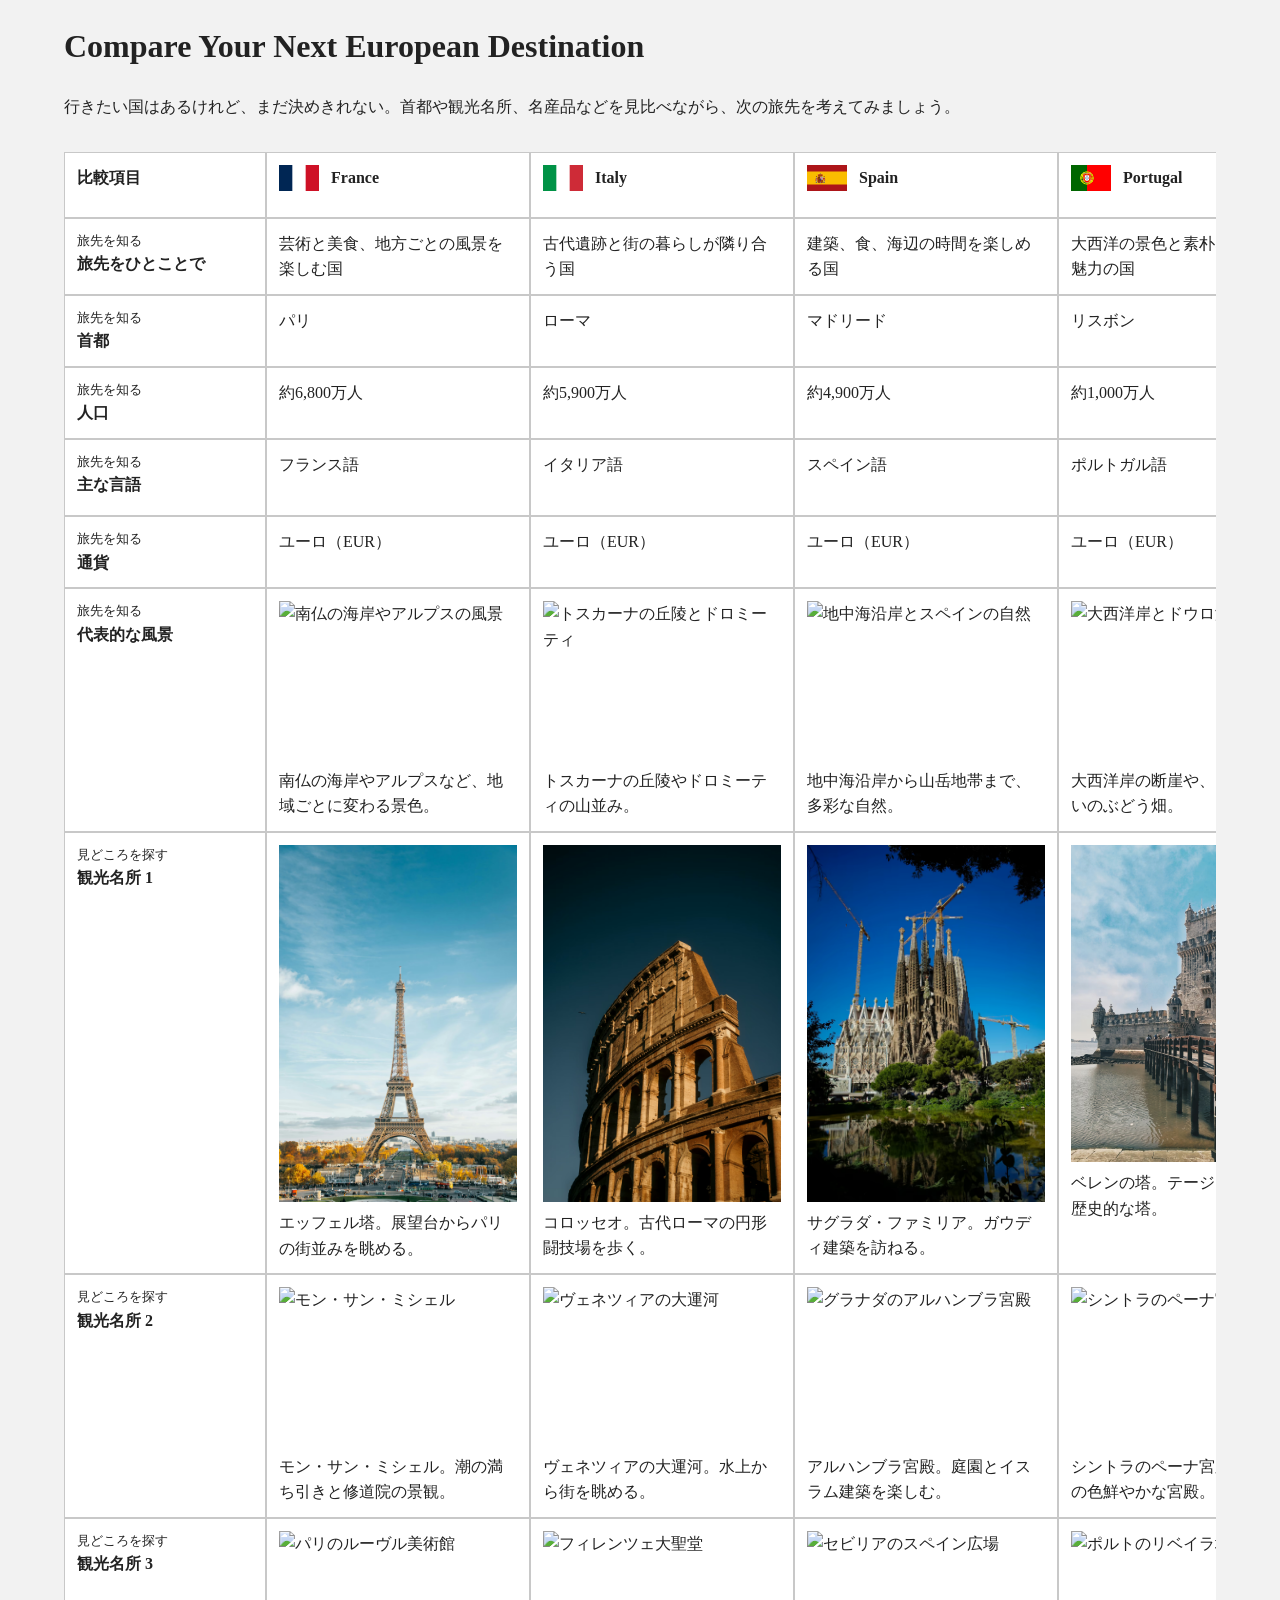
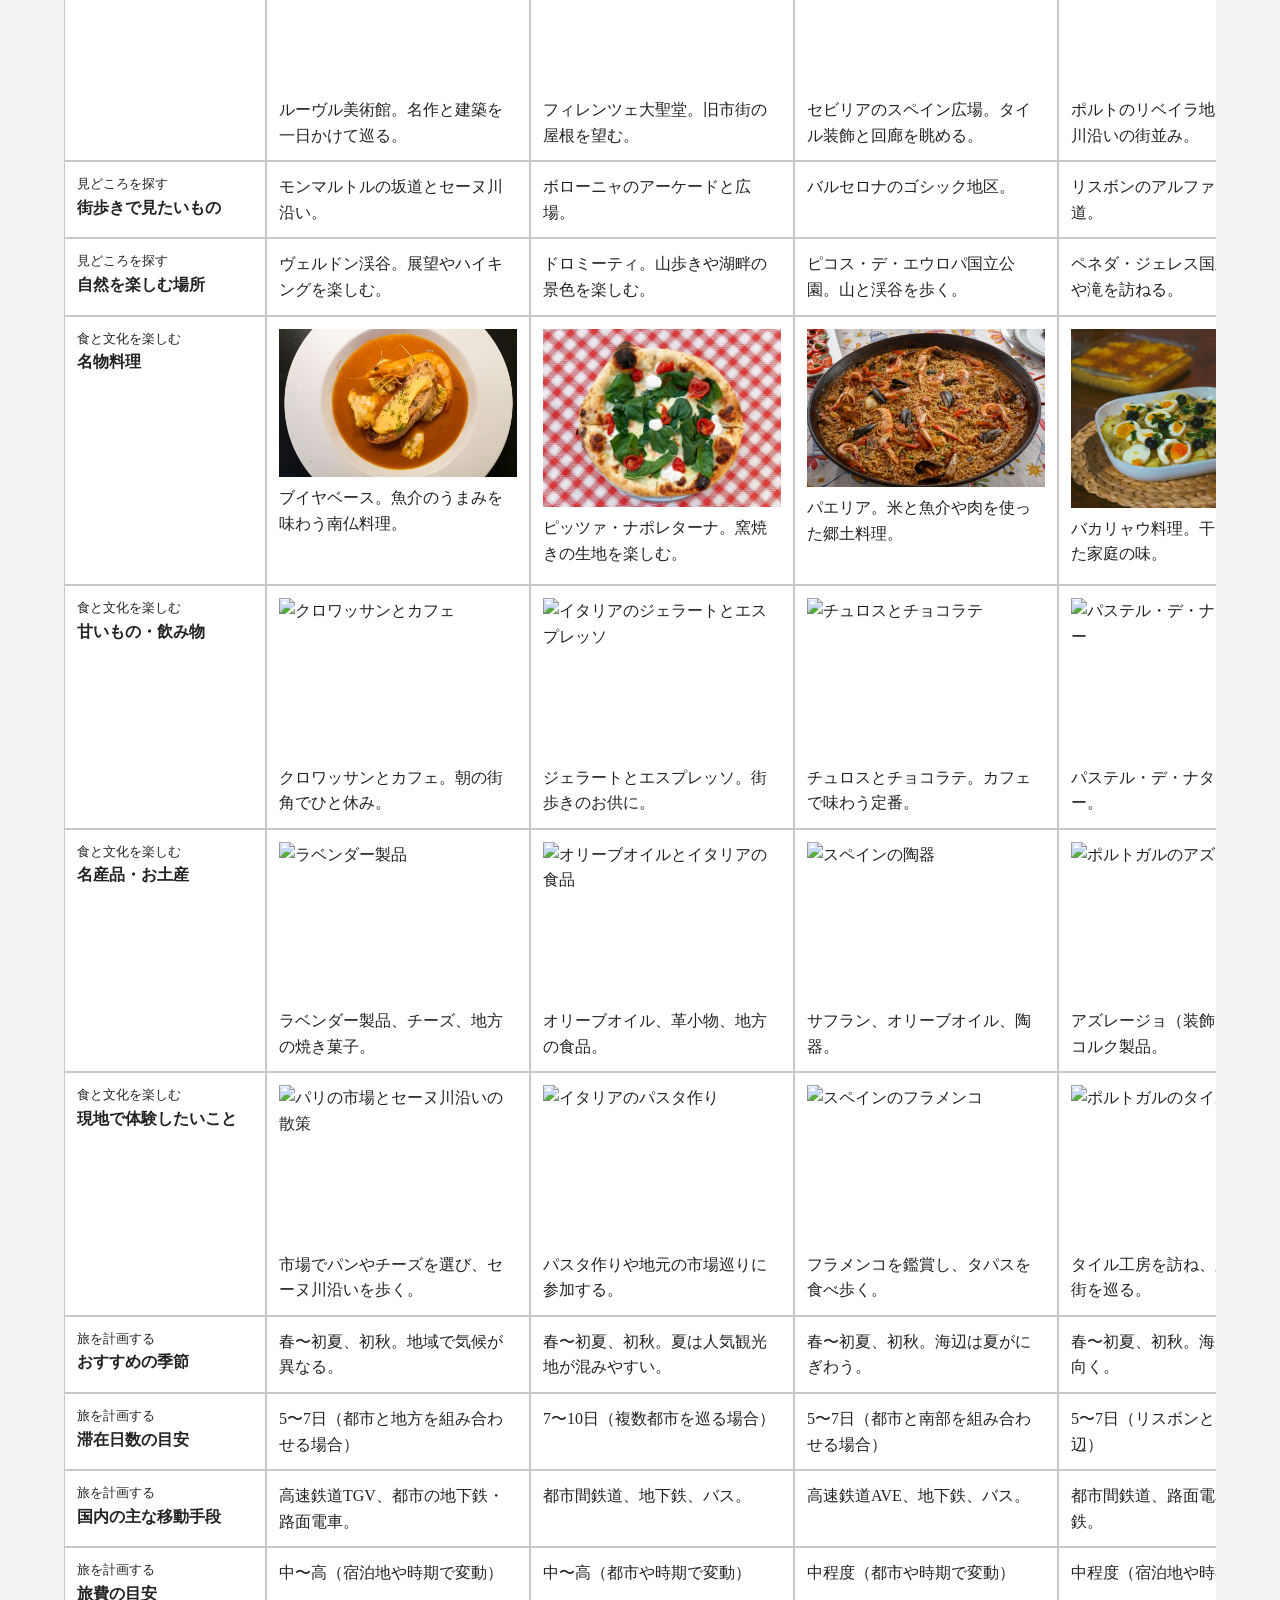
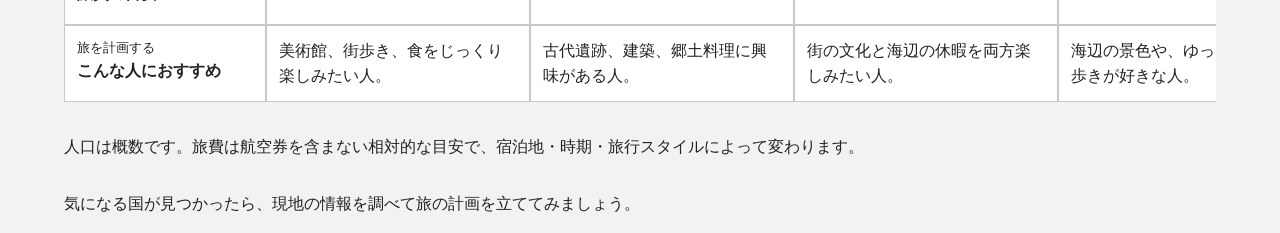
==== 01/index.html @ 376b74b5 "画像設定" ====
<!doctype html>
<html lang="ja">
  <head>
    <meta charset="UTF-8" />
    <meta name="viewport" content="width=device-width, initial-scale=1" />
    <title>demo - European Country Comparison</title>
    <link rel="stylesheet" href="css/style.css" />
  </head>
  <body>
    <header>
      <h1>Compare Your Next European Destination</h1>
    </header>

    <main>
      <p>
        行きたい国はあるけれど、まだ決めきれない。首都や観光名所、名産品などを見比べながら、次の旅先を考えてみましょう。
      </p>

      <div class="table-scroll">
        <table class="comparison-table">
          <colgroup>
            <col class="row-heading-column" />
            <col class="country-column" span="8" />
          </colgroup>
          <thead>
            <tr>
              <th scope="col">比較項目</th>
              <th scope="col"><div class="country-heading"><img src="images/france/flag.svg" alt="フランスの国旗" width="60" height="40" /><span>France</span></div></th>
              <th scope="col"><div class="country-heading"><img src="images/italy/flag.svg" alt="イタリアの国旗" width="60" height="40" /><span>Italy</span></div></th>
              <th scope="col"><div class="country-heading"><img src="images/spain/flag.svg" alt="スペインの国旗" width="60" height="40" /><span>Spain</span></div></th>
              <th scope="col"><div class="country-heading"><img src="images/portugal/flag.svg" alt="ポルトガルの国旗" width="60" height="40" /><span>Portugal</span></div></th>
              <th scope="col"><div class="country-heading"><img src="images/germany/flag.svg" alt="ドイツの国旗" width="60" height="40" /><span>Germany</span></div></th>
              <th scope="col"><div class="country-heading"><img src="images/switzerland/flag.svg" alt="スイスの国旗" width="60" height="40" /><span>Switzerland</span></div></th>
              <th scope="col"><div class="country-heading"><img src="images/greece/flag.svg" alt="ギリシャの国旗" width="60" height="40" /><span>Greece</span></div></th>
              <th scope="col"><div class="country-heading"><img src="images/netherlands/flag.svg" alt="オランダの国旗" width="60" height="40" /><span>Netherlands</span></div></th>
            </tr>
          </thead>
          <tbody>
          <tr>
            <th scope="row"><span class="category">旅先を知る</span><span class="row-label">旅先をひとことで</span></th>
            <td><p>芸術と美食、地方ごとの風景を楽しむ国</p></td>
              <td><p>古代遺跡と街の暮らしが隣り合う国</p></td>
              <td><p>建築、食、海辺の時間を楽しめる国</p></td>
              <td><p>大西洋の景色と素朴な街歩きが魅力の国</p></td>
              <td><p>歴史ある街と森や川の風景が広がる国</p></td>
              <td><p>アルプスの山岳風景と鉄道旅を楽しむ国</p></td>
              <td><p>遺跡と島々、地中海の食を味わう国</p></td>
              <td><p>運河と自転車のある街を巡る国</p></td>
          </tr>
          <tr>
            <th scope="row"><span class="category">旅先を知る</span><span class="row-label">首都</span></th>
            <td><p>パリ</p></td>
              <td><p>ローマ</p></td>
              <td><p>マドリード</p></td>
              <td><p>リスボン</p></td>
              <td><p>ベルリン</p></td>
              <td><p>ベルン</p></td>
              <td><p>アテネ</p></td>
              <td><p>アムステルダム</p></td>
          </tr>
          <tr>
            <th scope="row"><span class="category">旅先を知る</span><span class="row-label">人口</span></th>
            <td><p>約6,800万人</p></td>
              <td><p>約5,900万人</p></td>
              <td><p>約4,900万人</p></td>
              <td><p>約1,000万人</p></td>
              <td><p>約8,400万人</p></td>
              <td><p>約900万人</p></td>
              <td><p>約1,000万人</p></td>
              <td><p>約1,800万人</p></td>
          </tr>
          <tr>
            <th scope="row"><span class="category">旅先を知る</span><span class="row-label">主な言語</span></th>
            <td><p>フランス語</p></td>
              <td><p>イタリア語</p></td>
              <td><p>スペイン語</p></td>
              <td><p>ポルトガル語</p></td>
              <td><p>ドイツ語</p></td>
              <td><p>ドイツ語・フランス語・イタリア語・ロマンシュ語</p></td>
              <td><p>ギリシャ語</p></td>
              <td><p>オランダ語</p></td>
          </tr>
          <tr>
            <th scope="row"><span class="category">旅先を知る</span><span class="row-label">通貨</span></th>
            <td><p>ユーロ（EUR）</p></td>
              <td><p>ユーロ（EUR）</p></td>
              <td><p>ユーロ（EUR）</p></td>
              <td><p>ユーロ（EUR）</p></td>
              <td><p>ユーロ（EUR）</p></td>
              <td><p>スイスフラン（CHF）</p></td>
              <td><p>ユーロ（EUR）</p></td>
              <td><p>ユーロ（EUR）</p></td>
          </tr>
          <tr>
            <th scope="row"><span class="category">旅先を知る</span><span class="row-label">代表的な風景</span></th>
            <td><figure class="cell-media"><img src="images/france/landscape.avif" alt="南仏の海岸やアルプスの風景" width="320" height="213" loading="lazy" /><figcaption>南仏の海岸やアルプスなど、地域ごとに変わる景色。</figcaption></figure></td>
              <td><figure class="cell-media"><img src="images/italy/landscape.avif" alt="トスカーナの丘陵とドロミーティ" width="320" height="213" loading="lazy" /><figcaption>トスカーナの丘陵やドロミーティの山並み。</figcaption></figure></td>
              <td><figure class="cell-media"><img src="images/spain/landscape.avif" alt="地中海沿岸とスペインの自然" width="320" height="213" loading="lazy" /><figcaption>地中海沿岸から山岳地帯まで、多彩な自然。</figcaption></figure></td>
              <td><figure class="cell-media"><img src="images/portugal/landscape.avif" alt="大西洋岸とドウロ渓谷" width="320" height="213" loading="lazy" /><figcaption>大西洋岸の断崖や、ドウロ川沿いのぶどう畑。</figcaption></figure></td>
              <td><figure class="cell-media"><img src="images/germany/landscape.avif" alt="ドイツの森と川の風景" width="320" height="213" loading="lazy" /><figcaption>森、川、湖、北海沿岸からアルプスまで。</figcaption></figure></td>
              <td><figure class="cell-media"><img src="images/switzerland/landscape.avif" alt="スイスアルプスと湖" width="320" height="213" loading="lazy" /><figcaption>アルプスの峰と湖、山あいの村。</figcaption></figure></td>
              <td><figure class="cell-media"><img src="images/greece/landscape.avif" alt="エーゲ海の島々" width="320" height="213" loading="lazy" /><figcaption>エーゲ海の島々と青い海、山の景色。</figcaption></figure></td>
              <td><figure class="cell-media"><img src="images/netherlands/landscape.avif" alt="オランダの運河と花畑" width="320" height="213" loading="lazy" /><figcaption>運河や干拓地、春に広がる花畑。</figcaption></figure></td>
          </tr>
          <tr>
            <th scope="row"><span class="category">見どころを探す</span><span class="row-label">観光名所 1</span></th>
            <td><figure class="cell-media"><img src="images/france/attraction-1.avif" alt="パリのエッフェル塔" width="320" height="213" loading="lazy" /><figcaption>エッフェル塔。展望台からパリの街並みを眺める。</figcaption></figure></td>
              <td><figure class="cell-media"><img src="images/italy/attraction-1.avif" alt="ローマのコロッセオ" width="320" height="213" loading="lazy" /><figcaption>コロッセオ。古代ローマの円形闘技場を歩く。</figcaption></figure></td>
              <td><figure class="cell-media"><img src="images/spain/attraction-1.avif" alt="バルセロナのサグラダ・ファミリア" width="320" height="213" loading="lazy" /><figcaption>サグラダ・ファミリア。ガウディ建築を訪ねる。</figcaption></figure></td>
              <td><figure class="cell-media"><img src="images/portugal/attraction-1.avif" alt="リスボンのベレンの塔" width="320" height="213" loading="lazy" /><figcaption>ベレンの塔。テージョ川河口の歴史的な塔。</figcaption></figure></td>
              <td><figure class="cell-media"><img src="images/germany/attraction-1.avif" alt="ベルリンのブランデンブルク門" width="320" height="213" loading="lazy" /><figcaption>ブランデンブルク門。ベルリンの歴史を感じる。</figcaption></figure></td>
              <td><figure class="cell-media"><img src="images/switzerland/attraction-1.avif" alt="マッターホルン" width="320" height="213" loading="lazy" /><figcaption>マッターホルン。展望列車やハイキングで眺める。</figcaption></figure></td>
              <td><figure class="cell-media"><img src="images/greece/attraction-1.avif" alt="アテネのアクロポリス" width="320" height="213" loading="lazy" /><figcaption>アクロポリス。パルテノン神殿を訪ねる。</figcaption></figure></td>
              <td><figure class="cell-media"><img src="images/netherlands/attraction-1.avif" alt="アムステルダムの運河" width="320" height="213" loading="lazy" /><figcaption>アムステルダム運河地区。水辺の街並みを歩く。</figcaption></figure></td>
          </tr>
          <tr>
            <th scope="row"><span class="category">見どころを探す</span><span class="row-label">観光名所 2</span></th>
            <td><figure class="cell-media"><img src="images/france/attraction-2.avif" alt="モン・サン・ミシェル" width="320" height="213" loading="lazy" /><figcaption>モン・サン・ミシェル。潮の満ち引きと修道院の景観。</figcaption></figure></td>
              <td><figure class="cell-media"><img src="images/italy/attraction-2.avif" alt="ヴェネツィアの大運河" width="320" height="213" loading="lazy" /><figcaption>ヴェネツィアの大運河。水上から街を眺める。</figcaption></figure></td>
              <td><figure class="cell-media"><img src="images/spain/attraction-2.avif" alt="グラナダのアルハンブラ宮殿" width="320" height="213" loading="lazy" /><figcaption>アルハンブラ宮殿。庭園とイスラム建築を楽しむ。</figcaption></figure></td>
              <td><figure class="cell-media"><img src="images/portugal/attraction-2.avif" alt="シントラのペーナ宮殿" width="320" height="213" loading="lazy" /><figcaption>シントラのペーナ宮殿。丘の上の色鮮やかな宮殿。</figcaption></figure></td>
              <td><figure class="cell-media"><img src="images/germany/attraction-2.avif" alt="ノイシュヴァンシュタイン城" width="320" height="213" loading="lazy" /><figcaption>ノイシュヴァンシュタイン城。バイエルンの山あいに立つ城。</figcaption></figure></td>
              <td><figure class="cell-media"><img src="images/greece/attraction-2.avif" alt="サントリーニ島の街並み" width="320" height="213" loading="lazy" /><figcaption>サントリーニ島。カルデラを望む白い街並み。</figcaption></figure></td>
              <td><figure class="cell-media"><img src="images/netherlands/attraction-2.avif" alt="キンデルダイクの風車" width="320" height="213" loading="lazy" /><figcaption>キンデルダイクの風車群。水と共に暮らす景観。</figcaption></figure></td>
          </tr>
          <tr>
            <th scope="row"><span class="category">見どころを探す</span><span class="row-label">観光名所 3</span></th>
            <td><figure class="cell-media"><img src="images/france/attraction-3.avif" alt="パリのルーヴル美術館" width="320" height="213" loading="lazy" /><figcaption>ルーヴル美術館。名作と建築を一日かけて巡る。</figcaption></figure></td>
              <td><figure class="cell-media"><img src="images/italy/attraction-3.avif" alt="フィレンツェ大聖堂" width="320" height="213" loading="lazy" /><figcaption>フィレンツェ大聖堂。旧市街の屋根を望む。</figcaption></figure></td>
              <td><figure class="cell-media"><img src="images/spain/attraction-3.avif" alt="セビリアのスペイン広場" width="320" height="213" loading="lazy" /><figcaption>セビリアのスペイン広場。タイル装飾と回廊を眺める。</figcaption></figure></td>
              <td><figure class="cell-media"><img src="images/portugal/attraction-3.avif" alt="ポルトのリベイラ地区" width="320" height="213" loading="lazy" /><figcaption>ポルトのリベイラ地区。ドウロ川沿いの街並み。</figcaption></figure></td>
              <td><figure class="cell-media"><img src="images/germany/attraction-3.avif" alt="ケルン大聖堂" width="320" height="213" loading="lazy" /><figcaption>ケルン大聖堂。駅前にそびえるゴシック建築。</figcaption></figure></td>
              <td><figure class="cell-media"><img src="images/switzerland/attraction-3.avif" alt="ルツェルンのカペル橋" width="320" height="213" loading="lazy" /><figcaption>ルツェルンのカペル橋。湖畔の旧市街を散策。</figcaption></figure></td>
              <td><figure class="cell-media"><img src="images/greece/attraction-3.avif" alt="メテオラの修道院群" width="320" height="213" loading="lazy" /><figcaption>メテオラ。奇岩の上に建つ修道院群。</figcaption></figure></td>
              <td><figure class="cell-media"><img src="images/netherlands/attraction-3.avif" alt="アムステルダム国立美術館" width="320" height="213" loading="lazy" /><figcaption>アムステルダム国立美術館。オランダ美術の名作を鑑賞。</figcaption></figure></td>
          </tr>
          <tr>
            <th scope="row"><span class="category">見どころを探す</span><span class="row-label">街歩きで見たいもの</span></th>
            <td><p>モンマルトルの坂道とセーヌ川沿い。</p></td>
              <td><p>ボローニャのアーケードと広場。</p></td>
              <td><p>バルセロナのゴシック地区。</p></td>
              <td><p>リスボンのアルファマ地区と坂道。</p></td>
              <td><p>ベルリンのミッテ地区と歴史的建築。</p></td>
              <td><p>ベルン旧市街のアーケード。</p></td>
              <td><p>アテネのプラカ地区と路地。</p></td>
              <td><p>アムステルダムのヨルダーン地区と運河。</p></td>
          </tr>
          <tr>
            <th scope="row"><span class="category">見どころを探す</span><span class="row-label">自然を楽しむ場所</span></th>
            <td><p>ヴェルドン渓谷。展望やハイキングを楽しむ。</p></td>
              <td><p>ドロミーティ。山歩きや湖畔の景色を楽しむ。</p></td>
              <td><p>ピコス・デ・エウロパ国立公園。山と渓谷を歩く。</p></td>
              <td><p>ペネダ・ジェレス国立公園。森や滝を訪ねる。</p></td>
              <td><p>黒い森（シュヴァルツヴァルト）。森の散策や湖巡り。</p></td>
              <td><p>ユングフラウ地方。山岳鉄道やハイキングを楽しむ。</p></td>
              <td><p>サマリア渓谷。クレタ島の自然を歩く。</p></td>
              <td><p>フェルウェ国立公園。森やヒースの草原を散策。</p></td>
          </tr>
          <tr>
            <th scope="row"><span class="category">食と文化を楽しむ</span><span class="row-label">名物料理</span></th>
            <td><figure class="cell-media"><img src="images/france/dish.avif" alt="南仏のブイヤベース" width="320" height="213" loading="lazy" /><figcaption>ブイヤベース。魚介のうまみを味わう南仏料理。</figcaption></figure></td>
              <td><figure class="cell-media"><img src="images/italy/dish.avif" alt="ナポリのピッツァ" width="320" height="213" loading="lazy" /><figcaption>ピッツァ・ナポレターナ。窯焼きの生地を楽しむ。</figcaption></figure></td>
              <td><figure class="cell-media"><img src="images/spain/dish.avif" alt="スペインのパエリア" width="320" height="213" loading="lazy" /><figcaption>パエリア。米と魚介や肉を使った郷土料理。</figcaption></figure></td>
              <td><figure class="cell-media"><img src="images/portugal/dish.avif" alt="ポルトガルのバカリャウ料理" width="320" height="213" loading="lazy" /><figcaption>バカリャウ料理。干し鱈を使った家庭の味。</figcaption></figure></td>
              <td><figure class="cell-media"><img src="images/germany/dish.avif" alt="ドイツのシュニッツェル" width="320" height="213" loading="lazy" /><figcaption>シュニッツェル。薄く伸ばした肉に衣をつけて揚げ、レモンを添えた料理。</figcaption></figure></td>
              <td><figure class="cell-media"><img src="images/switzerland/dish.avif" alt="スイスのチーズフォンデュ" width="320" height="213" loading="lazy" /><figcaption>チーズフォンデュ。パンや野菜をチーズに絡めて。</figcaption></figure></td>
              <td><figure class="cell-media"><img src="images/greece/dish.avif" alt="ギリシャのギロ" width="320" height="213" loading="lazy" /><figcaption>ギロ。薄切り肉や野菜をピタパンで包んだギリシャ料理。</figcaption></figure></td>
              <td><figure class="cell-media"><img src="images/netherlands/dish.avif" alt="オランダのビターバレン" width="320" height="213" loading="lazy" /><figcaption>ビターバレン。肉のラグーに衣をつけて揚げたオランダの軽食。</figcaption></figure></td>
          </tr>
          <tr>
            <th scope="row"><span class="category">食と文化を楽しむ</span><span class="row-label">甘いもの・飲み物</span></th>
            <td><figure class="cell-media"><img src="images/france/sweets.avif" alt="クロワッサンとカフェ" width="320" height="213" loading="lazy" /><figcaption>クロワッサンとカフェ。朝の街角でひと休み。</figcaption></figure></td>
              <td><figure class="cell-media"><img src="images/italy/sweets.avif" alt="イタリアのジェラートとエスプレッソ" width="320" height="213" loading="lazy" /><figcaption>ジェラートとエスプレッソ。街歩きのお供に。</figcaption></figure></td>
              <td><figure class="cell-media"><img src="images/spain/sweets.avif" alt="チュロスとチョコラテ" width="320" height="213" loading="lazy" /><figcaption>チュロスとチョコラテ。カフェで味わう定番。</figcaption></figure></td>
              <td><figure class="cell-media"><img src="images/portugal/sweets.avif" alt="パステル・デ・ナタとコーヒー" width="320" height="213" loading="lazy" /><figcaption>パステル・デ・ナタとコーヒー。</figcaption></figure></td>
              <td><figure class="cell-media"><img src="images/germany/sweets.avif" alt="黒い森のさくらんぼケーキ" width="320" height="213" loading="lazy" /><figcaption>シュヴァルツヴェルダー・キルシュトルテ。</figcaption></figure></td>
              <td><figure class="cell-media"><img src="images/switzerland/sweets.avif" alt="スイスチョコレート" width="320" height="213" loading="lazy" /><figcaption>スイスチョコレートとホットチョコレート。</figcaption></figure></td>
              <td><figure class="cell-media"><img src="images/greece/sweets.avif" alt="ルクマデスとギリシャコーヒー" width="320" height="213" loading="lazy" /><figcaption>ルクマデスとギリシャコーヒー。</figcaption></figure></td>
              <td><figure class="cell-media"><img src="images/netherlands/sweets.avif" alt="ストロープワッフルとコーヒー" width="320" height="213" loading="lazy" /><figcaption>ストロープワッフルとコーヒー。</figcaption></figure></td>
          </tr>
          <tr>
            <th scope="row"><span class="category">食と文化を楽しむ</span><span class="row-label">名産品・お土産</span></th>
            <td><figure class="cell-media"><img src="images/france/souvenir.avif" alt="ラベンダー製品" width="320" height="213" loading="lazy" /><figcaption>ラベンダー製品、チーズ、地方の焼き菓子。</figcaption></figure></td>
              <td><figure class="cell-media"><img src="images/italy/souvenir.avif" alt="オリーブオイルとイタリアの食品" width="320" height="213" loading="lazy" /><figcaption>オリーブオイル、革小物、地方の食品。</figcaption></figure></td>
              <td><figure class="cell-media"><img src="images/spain/souvenir.avif" alt="スペインの陶器" width="320" height="213" loading="lazy" /><figcaption>サフラン、オリーブオイル、陶器。</figcaption></figure></td>
              <td><figure class="cell-media"><img src="images/portugal/souvenir.avif" alt="ポルトガルのアズレージョ" width="320" height="213" loading="lazy" /><figcaption>アズレージョ（装飾タイル）、コルク製品。</figcaption></figure></td>
              <td><figure class="cell-media"><img src="images/germany/souvenir.avif" alt="ドイツの木工品" width="320" height="213" loading="lazy" /><figcaption>木工品、クリスマス用品、地域の食品。</figcaption></figure></td>
              <td><figure class="cell-media"><img src="images/switzerland/souvenir.avif" alt="スイスのチョコレート" width="320" height="213" loading="lazy" /><figcaption>チョコレート、チーズ、腕時計。</figcaption></figure></td>
              <td><figure class="cell-media"><img src="images/greece/souvenir.avif" alt="ギリシャのオリーブオイル" width="320" height="213" loading="lazy" /><figcaption>オリーブオイル、ハーブ、陶器。</figcaption></figure></td>
              <td><figure class="cell-media"><img src="images/netherlands/souvenir.avif" alt="デルフト焼の陶器" width="320" height="213" loading="lazy" /><figcaption>デルフト焼、チーズ、自転車雑貨。</figcaption></figure></td>
          </tr>
          <tr>
            <th scope="row"><span class="category">食と文化を楽しむ</span><span class="row-label">現地で体験したいこと</span></th>
            <td><figure class="cell-media"><img src="images/france/experience.avif" alt="パリの市場とセーヌ川沿いの散策" width="320" height="213" loading="lazy" /><figcaption>市場でパンやチーズを選び、セーヌ川沿いを歩く。</figcaption></figure></td>
              <td><figure class="cell-media"><img src="images/italy/experience.avif" alt="イタリアのパスタ作り" width="320" height="213" loading="lazy" /><figcaption>パスタ作りや地元の市場巡りに参加する。</figcaption></figure></td>
              <td><figure class="cell-media"><img src="images/spain/experience.avif" alt="スペインのフラメンコ" width="320" height="213" loading="lazy" /><figcaption>フラメンコを鑑賞し、タパスを食べ歩く。</figcaption></figure></td>
              <td><figure class="cell-media"><img src="images/portugal/experience.avif" alt="ポルトガルのタイル工房" width="320" height="213" loading="lazy" /><figcaption>タイル工房を訪ね、路面電車で街を巡る。</figcaption></figure></td>
              <td><figure class="cell-media"><img src="images/germany/experience.avif" alt="ドイツの川沿いの遊覧船" width="320" height="213" loading="lazy" /><figcaption>クリスマスマーケットや川沿いの遊覧船を楽しむ。</figcaption></figure></td>
              <td><figure class="cell-media"><img src="images/switzerland/experience.avif" alt="スイスの山岳列車" width="320" height="213" loading="lazy" /><figcaption>山岳列車に乗り、湖と山の景色を巡る。</figcaption></figure></td>
              <td><figure class="cell-media"><img src="images/greece/experience.avif" alt="ギリシャの島の港町" width="320" height="213" loading="lazy" /><figcaption>遺跡を訪ね、島の港町で夕景を楽しむ。</figcaption></figure></td>
              <td><figure class="cell-media"><img src="images/netherlands/experience.avif" alt="アムステルダムの運河クルーズ" width="320" height="213" loading="lazy" /><figcaption>運河を船や自転車で巡り、街の暮らしを眺める。</figcaption></figure></td>
          </tr>
          <tr>
            <th scope="row"><span class="category">旅を計画する</span><span class="row-label">おすすめの季節</span></th>
            <td><p>春〜初夏、初秋。地域で気候が異なる。</p></td>
              <td><p>春〜初夏、初秋。夏は人気観光地が混みやすい。</p></td>
              <td><p>春〜初夏、初秋。海辺は夏がにぎわう。</p></td>
              <td><p>春〜初夏、初秋。海岸の散策に向く。</p></td>
              <td><p>初夏〜初秋。クリスマスマーケットは冬。</p></td>
              <td><p>ハイキングは夏、雪景色やスキーは冬。</p></td>
              <td><p>春と初秋。夏は島がにぎわう。</p></td>
              <td><p>春の花畑、または初夏〜初秋の街歩き。</p></td>
          </tr>
          <tr>
            <th scope="row"><span class="category">旅を計画する</span><span class="row-label">滞在日数の目安</span></th>
            <td><p>5〜7日（都市と地方を組み合わせる場合）</p></td>
              <td><p>7〜10日（複数都市を巡る場合）</p></td>
              <td><p>5〜7日（都市と南部を組み合わせる場合）</p></td>
              <td><p>5〜7日（リスボンとポルト周辺）</p></td>
              <td><p>5〜7日（都市間移動を含む場合）</p></td>
              <td><p>5〜7日（山岳地域を含む場合）</p></td>
              <td><p>7〜10日（本土と島を巡る場合）</p></td>
              <td><p>3〜5日（アムステルダムと近郊）</p></td>
          </tr>
          <tr>
            <th scope="row"><span class="category">旅を計画する</span><span class="row-label">国内の主な移動手段</span></th>
            <td><p>高速鉄道TGV、都市の地下鉄・路面電車。</p></td>
              <td><p>都市間鉄道、地下鉄、バス。</p></td>
              <td><p>高速鉄道AVE、地下鉄、バス。</p></td>
              <td><p>都市間鉄道、路面電車、地下鉄。</p></td>
              <td><p>鉄道、都市交通、長距離バス。</p></td>
              <td><p>鉄道・バス網、山岳鉄道、ロープウェイ。</p></td>
              <td><p>都市間バス、鉄道、島へのフェリー。</p></td>
              <td><p>鉄道、路面電車、バス、自転車。</p></td>
          </tr>
          <tr>
            <th scope="row"><span class="category">旅を計画する</span><span class="row-label">旅費の目安</span></th>
            <td><p>中〜高（宿泊地や時期で変動）</p></td>
              <td><p>中〜高（都市や時期で変動）</p></td>
              <td><p>中程度（都市や時期で変動）</p></td>
              <td><p>中程度（宿泊地や時期で変動）</p></td>
              <td><p>中〜高（都市や時期で変動）</p></td>
              <td><p>高め（山岳交通を含むと上がりやすい）</p></td>
              <td><p>中程度（島や時期で変動）</p></td>
              <td><p>高め（宿泊地や時期で変動）</p></td>
          </tr>
          <tr>
            <th scope="row"><span class="category">旅を計画する</span><span class="row-label">こんな人におすすめ</span></th>
            <td><p>美術館、街歩き、食をじっくり楽しみたい人。</p></td>
              <td><p>古代遺跡、建築、郷土料理に興味がある人。</p></td>
              <td><p>街の文化と海辺の休暇を両方楽しみたい人。</p></td>
              <td><p>海辺の景色や、ゆったりした街歩きが好きな人。</p></td>
              <td><p>歴史ある街、森、鉄道旅を組み合わせたい人。</p></td>
              <td><p>山や湖の景色、ハイキングを楽しみたい人。</p></td>
              <td><p>遺跡、島巡り、地中海の食を楽しみたい人。</p></td>
              <td><p>運河沿いの街歩きや自転車旅が好きな人。</p></td>
          </tr>
          </tbody>
        </table>
      </div>
      <p class="table-note">人口は概数です。旅費は航空券を含まない相対的な目安で、宿泊地・時期・旅行スタイルによって変わります。</p>
    </main>

    <footer>
      <p>気になる国が見つかったら、現地の情報を調べて旅の計画を立ててみましょう。</p>
    </footer>
  </body>
</html>
---- 01/css/style.css ----
:root {
  --color-background: #f2f2f2;
  --color-surface: #fff;
  --color-text: #222;
  --color-border: #c8c8c8;
  --z-index-sticky-row: 1;
  --z-index-sticky-corner: 2;
}

body {
  margin: 0;
  line-height: 1.6;
  background-color: var(--color-background);
  color: var(--color-text);

  & > header,
  & > main,
  & > footer {
    max-width: 1152px;
    margin-inline: auto;
    padding-inline: 16px;
  }

  .table-scroll {
    margin-block: 32px;
    overflow: auto clip;
  }

  .comparison-table {
    border-collapse: separate;
    border-spacing: 0;
    min-width: 100%;
    width: max-content;
    table-layout: fixed;

    .row-heading-column {
      width: 176px;
    }

    .country-column {
      width: 264px;
    }

    th,
    td {
      min-width: 0;
      padding: 12px;
      border: 1px solid var(--color-border);
      background-color: var(--color-surface);
      text-align: left;
      vertical-align: top;
    }

    thead {
      position: sticky;
      top: 0;
      z-index: var(--z-index-sticky-corner);
    }

    thead th:first-child,
    tbody th {
      position: sticky;
      left: 0;
      min-width: 176px;
      z-index: var(--z-index-sticky-row);
    }

    thead th:first-child {
      z-index: var(--z-index-sticky-corner);
    }

    td {
      p {
        margin: 0;
      }

      .cell-media {
        margin: 0;

        img {
          display: block;
          width: 100%;
          height: auto;
        }

        figcaption {
          margin-top: 8px;
        }
      }
    }
  }

  .category,
  .row-label {
    display: block;
  }

  .category {
    font-size: 80%;
    font-weight: normal;
  }

  .country-heading {
    display: flex;
    align-items: center;
    gap: 12px;

    img {
      width: 40px;
      height: auto;
    }
  }

  .table-note {
    margin-block: 0 32px;
  }
}
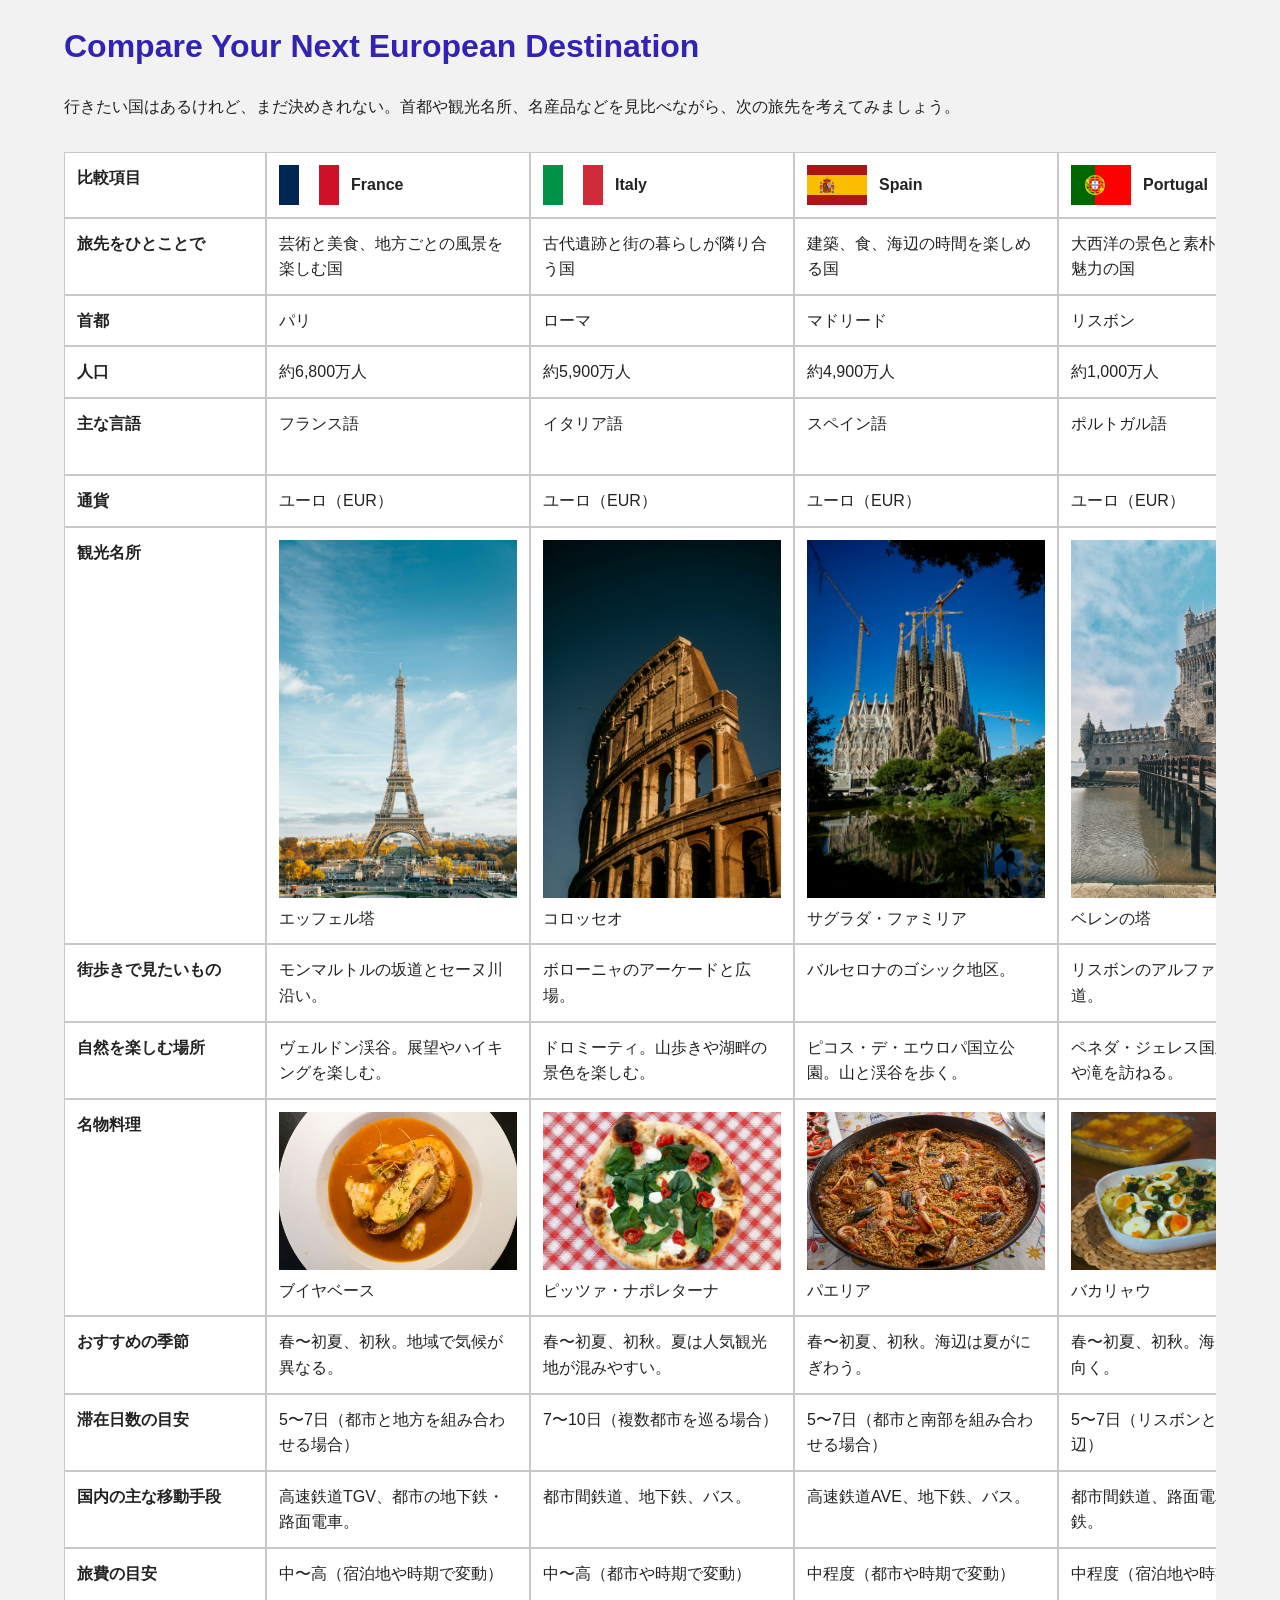
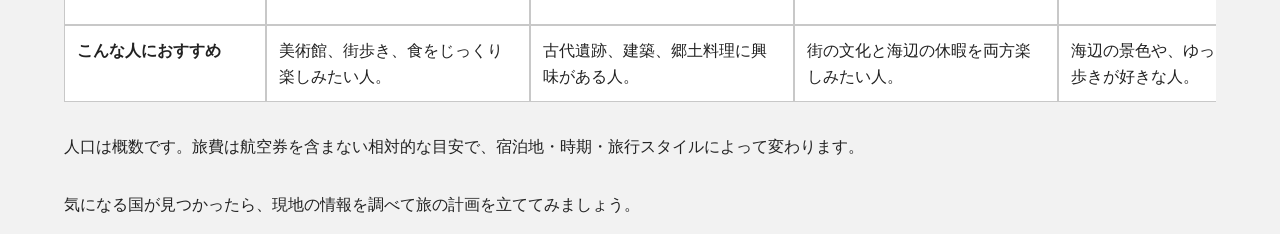
==== commit 5aaf5c63: "デモ 更新" ====
--- a/01/index.html
+++ b/01/index.html
@@ -37,7 +37,7 @@
           </thead>
           <tbody>
           <tr>
-            <th scope="row"><span class="category">旅先を知る</span><span class="row-label">旅先をひとことで</span></th>
+            <th scope="row"><span class="row-label">旅先をひとことで</span></th>
             <td><p>芸術と美食、地方ごとの風景を楽しむ国</p></td>
               <td><p>古代遺跡と街の暮らしが隣り合う国</p></td>
               <td><p>建築、食、海辺の時間を楽しめる国</p></td>
@@ -48,7 +48,7 @@
               <td><p>運河と自転車のある街を巡る国</p></td>
           </tr>
           <tr>
-            <th scope="row"><span class="category">旅先を知る</span><span class="row-label">首都</span></th>
+            <th scope="row"><span class="row-label">首都</span></th>
             <td><p>パリ</p></td>
               <td><p>ローマ</p></td>
               <td><p>マドリード</p></td>
@@ -59,7 +59,7 @@
               <td><p>アムステルダム</p></td>
           </tr>
           <tr>
-            <th scope="row"><span class="category">旅先を知る</span><span class="row-label">人口</span></th>
+            <th scope="row"><span class="row-label">人口</span></th>
             <td><p>約6,800万人</p></td>
               <td><p>約5,900万人</p></td>
               <td><p>約4,900万人</p></td>
@@ -70,7 +70,7 @@
               <td><p>約1,800万人</p></td>
           </tr>
           <tr>
-            <th scope="row"><span class="category">旅先を知る</span><span class="row-label">主な言語</span></th>
+            <th scope="row"><span class="row-label">主な言語</span></th>
             <td><p>フランス語</p></td>
               <td><p>イタリア語</p></td>
               <td><p>スペイン語</p></td>
@@ -81,7 +81,7 @@
               <td><p>オランダ語</p></td>
           </tr>
           <tr>
-            <th scope="row"><span class="category">旅先を知る</span><span class="row-label">通貨</span></th>
+            <th scope="row"><span class="row-label">通貨</span></th>
             <td><p>ユーロ（EUR）</p></td>
               <td><p>ユーロ（EUR）</p></td>
               <td><p>ユーロ（EUR）</p></td>
@@ -91,51 +91,19 @@
               <td><p>ユーロ（EUR）</p></td>
               <td><p>ユーロ（EUR）</p></td>
           </tr>
-          <tr>
-            <th scope="row"><span class="category">旅先を知る</span><span class="row-label">代表的な風景</span></th>
-            <td><figure class="cell-media"><img src="images/france/landscape.avif" alt="南仏の海岸やアルプスの風景" width="320" height="213" loading="lazy" /><figcaption>南仏の海岸やアルプスなど、地域ごとに変わる景色。</figcaption></figure></td>
-              <td><figure class="cell-media"><img src="images/italy/landscape.avif" alt="トスカーナの丘陵とドロミーティ" width="320" height="213" loading="lazy" /><figcaption>トスカーナの丘陵やドロミーティの山並み。</figcaption></figure></td>
-              <td><figure class="cell-media"><img src="images/spain/landscape.avif" alt="地中海沿岸とスペインの自然" width="320" height="213" loading="lazy" /><figcaption>地中海沿岸から山岳地帯まで、多彩な自然。</figcaption></figure></td>
-              <td><figure class="cell-media"><img src="images/portugal/landscape.avif" alt="大西洋岸とドウロ渓谷" width="320" height="213" loading="lazy" /><figcaption>大西洋岸の断崖や、ドウロ川沿いのぶどう畑。</figcaption></figure></td>
-              <td><figure class="cell-media"><img src="images/germany/landscape.avif" alt="ドイツの森と川の風景" width="320" height="213" loading="lazy" /><figcaption>森、川、湖、北海沿岸からアルプスまで。</figcaption></figure></td>
-              <td><figure class="cell-media"><img src="images/switzerland/landscape.avif" alt="スイスアルプスと湖" width="320" height="213" loading="lazy" /><figcaption>アルプスの峰と湖、山あいの村。</figcaption></figure></td>
-              <td><figure class="cell-media"><img src="images/greece/landscape.avif" alt="エーゲ海の島々" width="320" height="213" loading="lazy" /><figcaption>エーゲ海の島々と青い海、山の景色。</figcaption></figure></td>
-              <td><figure class="cell-media"><img src="images/netherlands/landscape.avif" alt="オランダの運河と花畑" width="320" height="213" loading="lazy" /><figcaption>運河や干拓地、春に広がる花畑。</figcaption></figure></td>
-          </tr>
-          <tr>
-            <th scope="row"><span class="category">見どころを探す</span><span class="row-label">観光名所 1</span></th>
-            <td><figure class="cell-media"><img src="images/france/attraction-1.avif" alt="パリのエッフェル塔" width="320" height="213" loading="lazy" /><figcaption>エッフェル塔。展望台からパリの街並みを眺める。</figcaption></figure></td>
-              <td><figure class="cell-media"><img src="images/italy/attraction-1.avif" alt="ローマのコロッセオ" width="320" height="213" loading="lazy" /><figcaption>コロッセオ。古代ローマの円形闘技場を歩く。</figcaption></figure></td>
-              <td><figure class="cell-media"><img src="images/spain/attraction-1.avif" alt="バルセロナのサグラダ・ファミリア" width="320" height="213" loading="lazy" /><figcaption>サグラダ・ファミリア。ガウディ建築を訪ねる。</figcaption></figure></td>
-              <td><figure class="cell-media"><img src="images/portugal/attraction-1.avif" alt="リスボンのベレンの塔" width="320" height="213" loading="lazy" /><figcaption>ベレンの塔。テージョ川河口の歴史的な塔。</figcaption></figure></td>
-              <td><figure class="cell-media"><img src="images/germany/attraction-1.avif" alt="ベルリンのブランデンブルク門" width="320" height="213" loading="lazy" /><figcaption>ブランデンブルク門。ベルリンの歴史を感じる。</figcaption></figure></td>
-              <td><figure class="cell-media"><img src="images/switzerland/attraction-1.avif" alt="マッターホルン" width="320" height="213" loading="lazy" /><figcaption>マッターホルン。展望列車やハイキングで眺める。</figcaption></figure></td>
-              <td><figure class="cell-media"><img src="images/greece/attraction-1.avif" alt="アテネのアクロポリス" width="320" height="213" loading="lazy" /><figcaption>アクロポリス。パルテノン神殿を訪ねる。</figcaption></figure></td>
-              <td><figure class="cell-media"><img src="images/netherlands/attraction-1.avif" alt="アムステルダムの運河" width="320" height="213" loading="lazy" /><figcaption>アムステルダム運河地区。水辺の街並みを歩く。</figcaption></figure></td>
-          </tr>
-          <tr>
-            <th scope="row"><span class="category">見どころを探す</span><span class="row-label">観光名所 2</span></th>
-            <td><figure class="cell-media"><img src="images/france/attraction-2.avif" alt="モン・サン・ミシェル" width="320" height="213" loading="lazy" /><figcaption>モン・サン・ミシェル。潮の満ち引きと修道院の景観。</figcaption></figure></td>
-              <td><figure class="cell-media"><img src="images/italy/attraction-2.avif" alt="ヴェネツィアの大運河" width="320" height="213" loading="lazy" /><figcaption>ヴェネツィアの大運河。水上から街を眺める。</figcaption></figure></td>
-              <td><figure class="cell-media"><img src="images/spain/attraction-2.avif" alt="グラナダのアルハンブラ宮殿" width="320" height="213" loading="lazy" /><figcaption>アルハンブラ宮殿。庭園とイスラム建築を楽しむ。</figcaption></figure></td>
-              <td><figure class="cell-media"><img src="images/portugal/attraction-2.avif" alt="シントラのペーナ宮殿" width="320" height="213" loading="lazy" /><figcaption>シントラのペーナ宮殿。丘の上の色鮮やかな宮殿。</figcaption></figure></td>
-              <td><figure class="cell-media"><img src="images/germany/attraction-2.avif" alt="ノイシュヴァンシュタイン城" width="320" height="213" loading="lazy" /><figcaption>ノイシュヴァンシュタイン城。バイエルンの山あいに立つ城。</figcaption></figure></td>
-              <td><figure class="cell-media"><img src="images/greece/attraction-2.avif" alt="サントリーニ島の街並み" width="320" height="213" loading="lazy" /><figcaption>サントリーニ島。カルデラを望む白い街並み。</figcaption></figure></td>
-              <td><figure class="cell-media"><img src="images/netherlands/attraction-2.avif" alt="キンデルダイクの風車" width="320" height="213" loading="lazy" /><figcaption>キンデルダイクの風車群。水と共に暮らす景観。</figcaption></figure></td>
-          </tr>
-          <tr>
-            <th scope="row"><span class="category">見どころを探す</span><span class="row-label">観光名所 3</span></th>
-            <td><figure class="cell-media"><img src="images/france/attraction-3.avif" alt="パリのルーヴル美術館" width="320" height="213" loading="lazy" /><figcaption>ルーヴル美術館。名作と建築を一日かけて巡る。</figcaption></figure></td>
-              <td><figure class="cell-media"><img src="images/italy/attraction-3.avif" alt="フィレンツェ大聖堂" width="320" height="213" loading="lazy" /><figcaption>フィレンツェ大聖堂。旧市街の屋根を望む。</figcaption></figure></td>
-              <td><figure class="cell-media"><img src="images/spain/attraction-3.avif" alt="セビリアのスペイン広場" width="320" height="213" loading="lazy" /><figcaption>セビリアのスペイン広場。タイル装飾と回廊を眺める。</figcaption></figure></td>
-              <td><figure class="cell-media"><img src="images/portugal/attraction-3.avif" alt="ポルトのリベイラ地区" width="320" height="213" loading="lazy" /><figcaption>ポルトのリベイラ地区。ドウロ川沿いの街並み。</figcaption></figure></td>
-              <td><figure class="cell-media"><img src="images/germany/attraction-3.avif" alt="ケルン大聖堂" width="320" height="213" loading="lazy" /><figcaption>ケルン大聖堂。駅前にそびえるゴシック建築。</figcaption></figure></td>
-              <td><figure class="cell-media"><img src="images/switzerland/attraction-3.avif" alt="ルツェルンのカペル橋" width="320" height="213" loading="lazy" /><figcaption>ルツェルンのカペル橋。湖畔の旧市街を散策。</figcaption></figure></td>
-              <td><figure class="cell-media"><img src="images/greece/attraction-3.avif" alt="メテオラの修道院群" width="320" height="213" loading="lazy" /><figcaption>メテオラ。奇岩の上に建つ修道院群。</figcaption></figure></td>
-              <td><figure class="cell-media"><img src="images/netherlands/attraction-3.avif" alt="アムステルダム国立美術館" width="320" height="213" loading="lazy" /><figcaption>アムステルダム国立美術館。オランダ美術の名作を鑑賞。</figcaption></figure></td>
-          </tr>
-          <tr>
-            <th scope="row"><span class="category">見どころを探す</span><span class="row-label">街歩きで見たいもの</span></th>
+          <tr class="attraction-row">
+            <th scope="row"><span class="row-label">観光名所</span></th>
+            <td><figure class="cell-media"><img src="images/france/attraction-1.avif" alt="パリのエッフェル塔" width="320" height="213" loading="lazy" /><figcaption>エッフェル塔</figcaption></figure></td>
+              <td><figure class="cell-media"><img src="images/italy/attraction-1.avif" alt="ローマのコロッセオ" width="320" height="213" loading="lazy" /><figcaption>コロッセオ</figcaption></figure></td>
+              <td><figure class="cell-media"><img src="images/spain/attraction-1.avif" alt="バルセロナのサグラダ・ファミリア" width="320" height="213" loading="lazy" /><figcaption>サグラダ・ファミリア</figcaption></figure></td>
+              <td><figure class="cell-media"><img src="images/portugal/attraction-1.avif" alt="リスボンのベレンの塔" width="320" height="213" loading="lazy" /><figcaption>ベレンの塔</figcaption></figure></td>
+              <td><figure class="cell-media"><img src="images/germany/attraction-1.avif" alt="ベルリンのブランデンブルク門" width="320" height="213" loading="lazy" /><figcaption>ブランデンブルク門</figcaption></figure></td>
+              <td><figure class="cell-media"><img src="images/switzerland/attraction-1.avif" alt="マッターホルン" width="320" height="213" loading="lazy" /><figcaption>マッターホルン</figcaption></figure></td>
+              <td><figure class="cell-media"><img src="images/greece/attraction-1.avif" alt="アテネのアクロポリス" width="320" height="213" loading="lazy" /><figcaption>アクロポリス</figcaption></figure></td>
+              <td><figure class="cell-media"><img src="images/netherlands/attraction-1.avif" alt="アムステルダムの運河" width="320" height="213" loading="lazy" /><figcaption>アムステルダム運河</figcaption></figure></td>
+          </tr>
+          <tr>
+            <th scope="row"><span class="row-label">街歩きで見たいもの</span></th>
             <td><p>モンマルトルの坂道とセーヌ川沿い。</p></td>
               <td><p>ボローニャのアーケードと広場。</p></td>
               <td><p>バルセロナのゴシック地区。</p></td>
@@ -146,7 +114,7 @@
               <td><p>アムステルダムのヨルダーン地区と運河。</p></td>
           </tr>
           <tr>
-            <th scope="row"><span class="category">見どころを探す</span><span class="row-label">自然を楽しむ場所</span></th>
+            <th scope="row"><span class="row-label">自然を楽しむ場所</span></th>
             <td><p>ヴェルドン渓谷。展望やハイキングを楽しむ。</p></td>
               <td><p>ドロミーティ。山歩きや湖畔の景色を楽しむ。</p></td>
               <td><p>ピコス・デ・エウロパ国立公園。山と渓谷を歩く。</p></td>
@@ -156,52 +124,19 @@
               <td><p>サマリア渓谷。クレタ島の自然を歩く。</p></td>
               <td><p>フェルウェ国立公園。森やヒースの草原を散策。</p></td>
           </tr>
-          <tr>
-            <th scope="row"><span class="category">食と文化を楽しむ</span><span class="row-label">名物料理</span></th>
-            <td><figure class="cell-media"><img src="images/france/dish.avif" alt="南仏のブイヤベース" width="320" height="213" loading="lazy" /><figcaption>ブイヤベース。魚介のうまみを味わう南仏料理。</figcaption></figure></td>
-              <td><figure class="cell-media"><img src="images/italy/dish.avif" alt="ナポリのピッツァ" width="320" height="213" loading="lazy" /><figcaption>ピッツァ・ナポレターナ。窯焼きの生地を楽しむ。</figcaption></figure></td>
-              <td><figure class="cell-media"><img src="images/spain/dish.avif" alt="スペインのパエリア" width="320" height="213" loading="lazy" /><figcaption>パエリア。米と魚介や肉を使った郷土料理。</figcaption></figure></td>
-              <td><figure class="cell-media"><img src="images/portugal/dish.avif" alt="ポルトガルのバカリャウ料理" width="320" height="213" loading="lazy" /><figcaption>バカリャウ料理。干し鱈を使った家庭の味。</figcaption></figure></td>
-              <td><figure class="cell-media"><img src="images/germany/dish.avif" alt="ドイツのシュニッツェル" width="320" height="213" loading="lazy" /><figcaption>シュニッツェル。薄く伸ばした肉に衣をつけて揚げ、レモンを添えた料理。</figcaption></figure></td>
-              <td><figure class="cell-media"><img src="images/switzerland/dish.avif" alt="スイスのチーズフォンデュ" width="320" height="213" loading="lazy" /><figcaption>チーズフォンデュ。パンや野菜をチーズに絡めて。</figcaption></figure></td>
-              <td><figure class="cell-media"><img src="images/greece/dish.avif" alt="ギリシャのギロ" width="320" height="213" loading="lazy" /><figcaption>ギロ。薄切り肉や野菜をピタパンで包んだギリシャ料理。</figcaption></figure></td>
-              <td><figure class="cell-media"><img src="images/netherlands/dish.avif" alt="オランダのビターバレン" width="320" height="213" loading="lazy" /><figcaption>ビターバレン。肉のラグーに衣をつけて揚げたオランダの軽食。</figcaption></figure></td>
-          </tr>
-          <tr>
-            <th scope="row"><span class="category">食と文化を楽しむ</span><span class="row-label">甘いもの・飲み物</span></th>
-            <td><figure class="cell-media"><img src="images/france/sweets.avif" alt="クロワッサンとカフェ" width="320" height="213" loading="lazy" /><figcaption>クロワッサンとカフェ。朝の街角でひと休み。</figcaption></figure></td>
-              <td><figure class="cell-media"><img src="images/italy/sweets.avif" alt="イタリアのジェラートとエスプレッソ" width="320" height="213" loading="lazy" /><figcaption>ジェラートとエスプレッソ。街歩きのお供に。</figcaption></figure></td>
-              <td><figure class="cell-media"><img src="images/spain/sweets.avif" alt="チュロスとチョコラテ" width="320" height="213" loading="lazy" /><figcaption>チュロスとチョコラテ。カフェで味わう定番。</figcaption></figure></td>
-              <td><figure class="cell-media"><img src="images/portugal/sweets.avif" alt="パステル・デ・ナタとコーヒー" width="320" height="213" loading="lazy" /><figcaption>パステル・デ・ナタとコーヒー。</figcaption></figure></td>
-              <td><figure class="cell-media"><img src="images/germany/sweets.avif" alt="黒い森のさくらんぼケーキ" width="320" height="213" loading="lazy" /><figcaption>シュヴァルツヴェルダー・キルシュトルテ。</figcaption></figure></td>
-              <td><figure class="cell-media"><img src="images/switzerland/sweets.avif" alt="スイスチョコレート" width="320" height="213" loading="lazy" /><figcaption>スイスチョコレートとホットチョコレート。</figcaption></figure></td>
-              <td><figure class="cell-media"><img src="images/greece/sweets.avif" alt="ルクマデスとギリシャコーヒー" width="320" height="213" loading="lazy" /><figcaption>ルクマデスとギリシャコーヒー。</figcaption></figure></td>
-              <td><figure class="cell-media"><img src="images/netherlands/sweets.avif" alt="ストロープワッフルとコーヒー" width="320" height="213" loading="lazy" /><figcaption>ストロープワッフルとコーヒー。</figcaption></figure></td>
-          </tr>
-          <tr>
-            <th scope="row"><span class="category">食と文化を楽しむ</span><span class="row-label">名産品・お土産</span></th>
-            <td><figure class="cell-media"><img src="images/france/souvenir.avif" alt="ラベンダー製品" width="320" height="213" loading="lazy" /><figcaption>ラベンダー製品、チーズ、地方の焼き菓子。</figcaption></figure></td>
-              <td><figure class="cell-media"><img src="images/italy/souvenir.avif" alt="オリーブオイルとイタリアの食品" width="320" height="213" loading="lazy" /><figcaption>オリーブオイル、革小物、地方の食品。</figcaption></figure></td>
-              <td><figure class="cell-media"><img src="images/spain/souvenir.avif" alt="スペインの陶器" width="320" height="213" loading="lazy" /><figcaption>サフラン、オリーブオイル、陶器。</figcaption></figure></td>
-              <td><figure class="cell-media"><img src="images/portugal/souvenir.avif" alt="ポルトガルのアズレージョ" width="320" height="213" loading="lazy" /><figcaption>アズレージョ（装飾タイル）、コルク製品。</figcaption></figure></td>
-              <td><figure class="cell-media"><img src="images/germany/souvenir.avif" alt="ドイツの木工品" width="320" height="213" loading="lazy" /><figcaption>木工品、クリスマス用品、地域の食品。</figcaption></figure></td>
-              <td><figure class="cell-media"><img src="images/switzerland/souvenir.avif" alt="スイスのチョコレート" width="320" height="213" loading="lazy" /><figcaption>チョコレート、チーズ、腕時計。</figcaption></figure></td>
-              <td><figure class="cell-media"><img src="images/greece/souvenir.avif" alt="ギリシャのオリーブオイル" width="320" height="213" loading="lazy" /><figcaption>オリーブオイル、ハーブ、陶器。</figcaption></figure></td>
-              <td><figure class="cell-media"><img src="images/netherlands/souvenir.avif" alt="デルフト焼の陶器" width="320" height="213" loading="lazy" /><figcaption>デルフト焼、チーズ、自転車雑貨。</figcaption></figure></td>
-          </tr>
-          <tr>
-            <th scope="row"><span class="category">食と文化を楽しむ</span><span class="row-label">現地で体験したいこと</span></th>
-            <td><figure class="cell-media"><img src="images/france/experience.avif" alt="パリの市場とセーヌ川沿いの散策" width="320" height="213" loading="lazy" /><figcaption>市場でパンやチーズを選び、セーヌ川沿いを歩く。</figcaption></figure></td>
-              <td><figure class="cell-media"><img src="images/italy/experience.avif" alt="イタリアのパスタ作り" width="320" height="213" loading="lazy" /><figcaption>パスタ作りや地元の市場巡りに参加する。</figcaption></figure></td>
-              <td><figure class="cell-media"><img src="images/spain/experience.avif" alt="スペインのフラメンコ" width="320" height="213" loading="lazy" /><figcaption>フラメンコを鑑賞し、タパスを食べ歩く。</figcaption></figure></td>
-              <td><figure class="cell-media"><img src="images/portugal/experience.avif" alt="ポルトガルのタイル工房" width="320" height="213" loading="lazy" /><figcaption>タイル工房を訪ね、路面電車で街を巡る。</figcaption></figure></td>
-              <td><figure class="cell-media"><img src="images/germany/experience.avif" alt="ドイツの川沿いの遊覧船" width="320" height="213" loading="lazy" /><figcaption>クリスマスマーケットや川沿いの遊覧船を楽しむ。</figcaption></figure></td>
-              <td><figure class="cell-media"><img src="images/switzerland/experience.avif" alt="スイスの山岳列車" width="320" height="213" loading="lazy" /><figcaption>山岳列車に乗り、湖と山の景色を巡る。</figcaption></figure></td>
-              <td><figure class="cell-media"><img src="images/greece/experience.avif" alt="ギリシャの島の港町" width="320" height="213" loading="lazy" /><figcaption>遺跡を訪ね、島の港町で夕景を楽しむ。</figcaption></figure></td>
-              <td><figure class="cell-media"><img src="images/netherlands/experience.avif" alt="アムステルダムの運河クルーズ" width="320" height="213" loading="lazy" /><figcaption>運河を船や自転車で巡り、街の暮らしを眺める。</figcaption></figure></td>
-          </tr>
-          <tr>
-            <th scope="row"><span class="category">旅を計画する</span><span class="row-label">おすすめの季節</span></th>
+          <tr class="dish-row">
+            <th scope="row"><span class="row-label">名物料理</span></th>
+            <td><figure class="cell-media"><img src="images/france/dish.avif" alt="南仏のブイヤベース" width="320" height="213" loading="lazy" /><figcaption>ブイヤベース</figcaption></figure></td>
+              <td><figure class="cell-media"><img src="images/italy/dish.avif" alt="ナポリのピッツァ" width="320" height="213" loading="lazy" /><figcaption>ピッツァ・ナポレターナ</figcaption></figure></td>
+              <td><figure class="cell-media"><img src="images/spain/dish.avif" alt="スペインのパエリア" width="320" height="213" loading="lazy" /><figcaption>パエリア</figcaption></figure></td>
+              <td><figure class="cell-media"><img src="images/portugal/dish.avif" alt="ポルトガルのバカリャウ料理" width="320" height="213" loading="lazy" /><figcaption>バカリャウ</figcaption></figure></td>
+              <td><figure class="cell-media"><img src="images/germany/dish.avif" alt="ドイツのシュニッツェル" width="320" height="213" loading="lazy" /><figcaption>シュニッツェル</figcaption></figure></td>
+              <td><figure class="cell-media"><img src="images/switzerland/dish.avif" alt="スイスのチーズフォンデュ" width="320" height="213" loading="lazy" /><figcaption>チーズフォンデュ</figcaption></figure></td>
+              <td><figure class="cell-media"><img src="images/greece/dish.avif" alt="ギリシャのギロ" width="320" height="213" loading="lazy" /><figcaption>ギロ</figcaption></figure></td>
+              <td><figure class="cell-media"><img src="images/netherlands/dish.avif" alt="オランダのビターバレン" width="320" height="213" loading="lazy" /><figcaption>ビターバレン</figcaption></figure></td>
+          </tr>
+          <tr>
+            <th scope="row"><span class="row-label">おすすめの季節</span></th>
             <td><p>春〜初夏、初秋。地域で気候が異なる。</p></td>
               <td><p>春〜初夏、初秋。夏は人気観光地が混みやすい。</p></td>
               <td><p>春〜初夏、初秋。海辺は夏がにぎわう。</p></td>
@@ -212,7 +147,7 @@
               <td><p>春の花畑、または初夏〜初秋の街歩き。</p></td>
           </tr>
           <tr>
-            <th scope="row"><span class="category">旅を計画する</span><span class="row-label">滞在日数の目安</span></th>
+            <th scope="row"><span class="row-label">滞在日数の目安</span></th>
             <td><p>5〜7日（都市と地方を組み合わせる場合）</p></td>
               <td><p>7〜10日（複数都市を巡る場合）</p></td>
               <td><p>5〜7日（都市と南部を組み合わせる場合）</p></td>
@@ -223,7 +158,7 @@
               <td><p>3〜5日（アムステルダムと近郊）</p></td>
           </tr>
           <tr>
-            <th scope="row"><span class="category">旅を計画する</span><span class="row-label">国内の主な移動手段</span></th>
+            <th scope="row"><span class="row-label">国内の主な移動手段</span></th>
             <td><p>高速鉄道TGV、都市の地下鉄・路面電車。</p></td>
               <td><p>都市間鉄道、地下鉄、バス。</p></td>
               <td><p>高速鉄道AVE、地下鉄、バス。</p></td>
@@ -234,7 +169,7 @@
               <td><p>鉄道、路面電車、バス、自転車。</p></td>
           </tr>
           <tr>
-            <th scope="row"><span class="category">旅を計画する</span><span class="row-label">旅費の目安</span></th>
+            <th scope="row"><span class="row-label">旅費の目安</span></th>
             <td><p>中〜高（宿泊地や時期で変動）</p></td>
               <td><p>中〜高（都市や時期で変動）</p></td>
               <td><p>中程度（都市や時期で変動）</p></td>
@@ -245,7 +180,7 @@
               <td><p>高め（宿泊地や時期で変動）</p></td>
           </tr>
           <tr>
-            <th scope="row"><span class="category">旅を計画する</span><span class="row-label">こんな人におすすめ</span></th>
+            <th scope="row"><span class="row-label">こんな人におすすめ</span></th>
             <td><p>美術館、街歩き、食をじっくり楽しみたい人。</p></td>
               <td><p>古代遺跡、建築、郷土料理に興味がある人。</p></td>
               <td><p>街の文化と海辺の休暇を両方楽しみたい人。</p></td>
--- a/01/css/style.css
+++ b/01/css/style.css
@@ -3,15 +3,26 @@
   --color-surface: #fff;
   --color-text: #222;
   --color-border: #c8c8c8;
+  --color-heading: #3223b3;
   --z-index-sticky-row: 1;
   --z-index-sticky-corner: 2;
 }
 
 body {
   margin: 0;
+  font-family: "Helvetica Neue",
+    Arial,
+    "Hiragino Kaku Gothic ProN",
+    "Hiragino Sans",
+    "Noto Sans JP",
+    sans-serif;
   line-height: 1.6;
   background-color: var(--color-background);
   color: var(--color-text);
+
+  h1 {
+    color: var(--color-heading);
+  }
 
   & > header,
   & > main,
@@ -69,6 +80,18 @@
       z-index: var(--z-index-sticky-corner);
     }
 
+    .attraction-row .cell-media img {
+      width: 100%;
+      height: 358px;
+      object-fit: cover;
+    }
+
+    .dish-row .cell-media img {
+      width: 100%;
+      height: 158px;
+      object-fit: cover;
+    }
+
     td {
       p {
         margin: 0;
@@ -90,14 +113,8 @@
     }
   }
 
-  .category,
   .row-label {
     display: block;
-  }
-
-  .category {
-    font-size: 80%;
-    font-weight: normal;
   }
 
   .country-heading {
@@ -106,8 +123,8 @@
     gap: 12px;
 
     img {
-      width: 40px;
-      height: auto;
+      width: auto;
+      height: 40px;
     }
   }
 
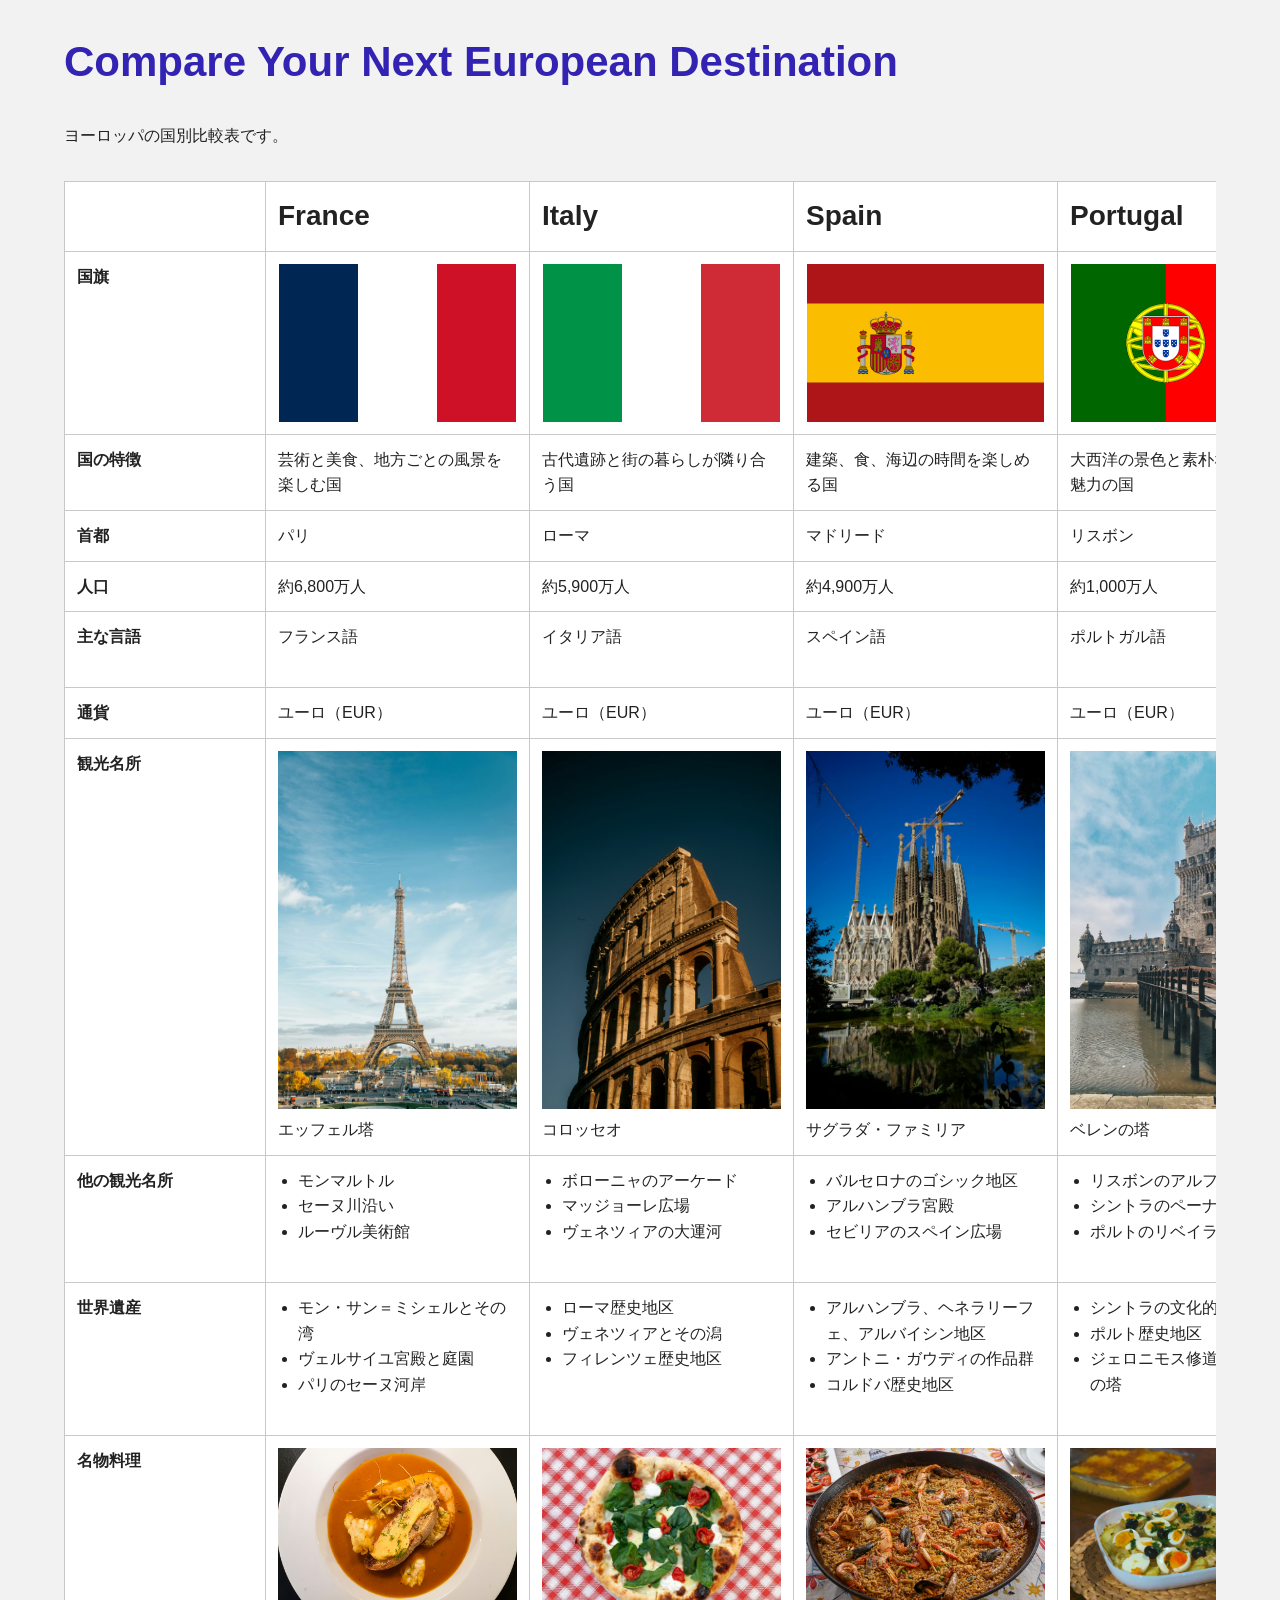
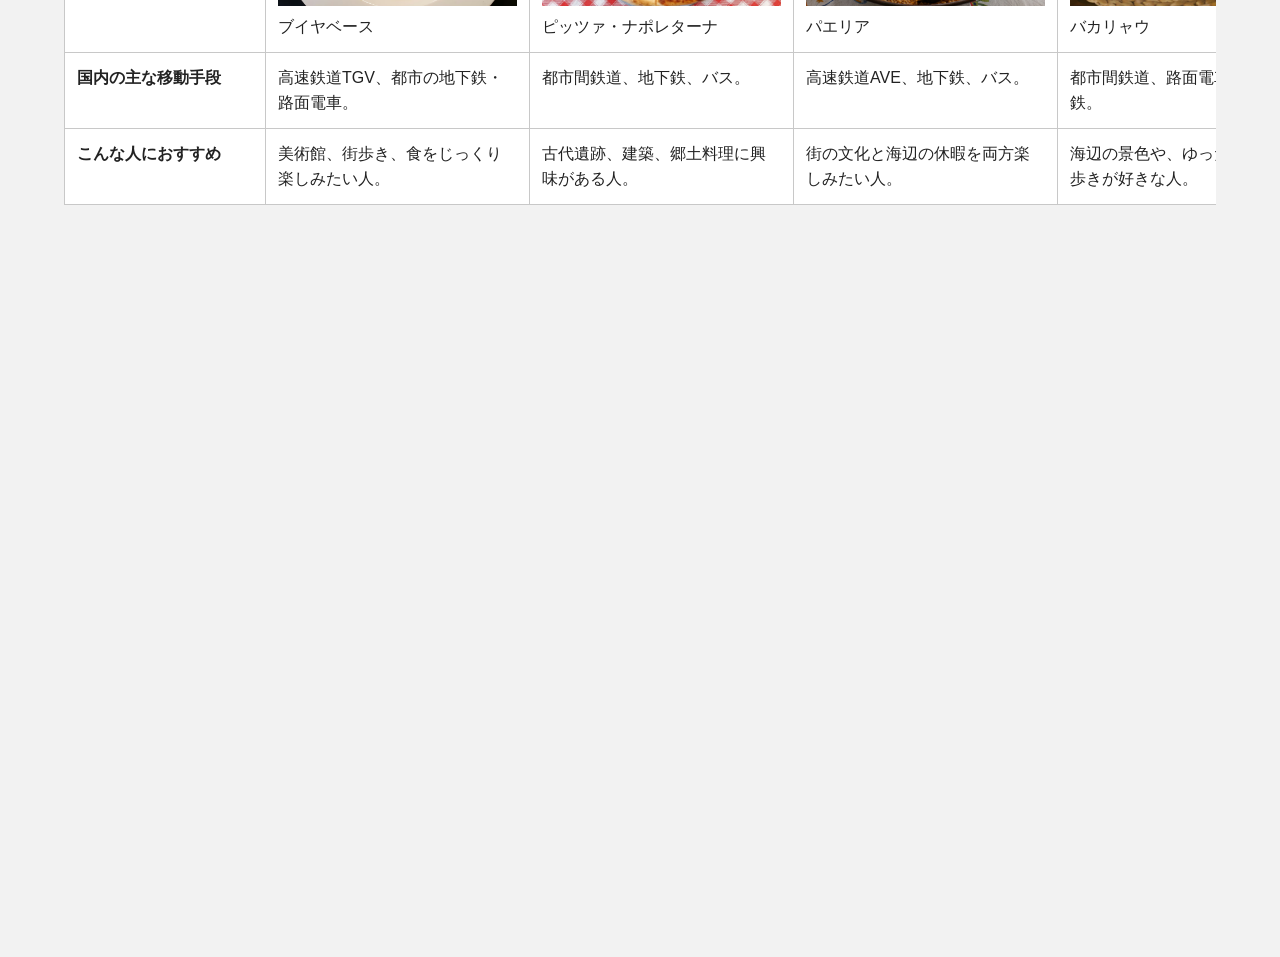
==== commit 918d5184: "デモ 更新" ====
--- a/01/index.html
+++ b/01/index.html
@@ -13,7 +13,7 @@
 
     <main>
       <p>
-        行きたい国はあるけれど、まだ決めきれない。首都や観光名所、名産品などを見比べながら、次の旅先を考えてみましょう。
+        ヨーロッパの国別比較表です。
       </p>
 
       <div class="table-scroll">
@@ -24,20 +24,31 @@
           </colgroup>
           <thead>
             <tr>
-              <th scope="col">比較項目</th>
-              <th scope="col"><div class="country-heading"><img src="images/france/flag.svg" alt="フランスの国旗" width="60" height="40" /><span>France</span></div></th>
-              <th scope="col"><div class="country-heading"><img src="images/italy/flag.svg" alt="イタリアの国旗" width="60" height="40" /><span>Italy</span></div></th>
-              <th scope="col"><div class="country-heading"><img src="images/spain/flag.svg" alt="スペインの国旗" width="60" height="40" /><span>Spain</span></div></th>
-              <th scope="col"><div class="country-heading"><img src="images/portugal/flag.svg" alt="ポルトガルの国旗" width="60" height="40" /><span>Portugal</span></div></th>
-              <th scope="col"><div class="country-heading"><img src="images/germany/flag.svg" alt="ドイツの国旗" width="60" height="40" /><span>Germany</span></div></th>
-              <th scope="col"><div class="country-heading"><img src="images/switzerland/flag.svg" alt="スイスの国旗" width="60" height="40" /><span>Switzerland</span></div></th>
-              <th scope="col"><div class="country-heading"><img src="images/greece/flag.svg" alt="ギリシャの国旗" width="60" height="40" /><span>Greece</span></div></th>
-              <th scope="col"><div class="country-heading"><img src="images/netherlands/flag.svg" alt="オランダの国旗" width="60" height="40" /><span>Netherlands</span></div></th>
+              <th scope="col"></th>
+              <th scope="col">France</th>
+              <th scope="col">Italy</th>
+              <th scope="col">Spain</th>
+              <th scope="col">Portugal</th>
+              <th scope="col">Germany</th>
+              <th scope="col">Switzerland</th>
+              <th scope="col">Greece</th>
+              <th scope="col">Netherlands</th>
             </tr>
           </thead>
           <tbody>
+          <tr class="flag-row">
+            <th scope="row"><span class="row-label">国旗</span></th>
+            <td><img src="images/france/flag.svg" alt="フランスの国旗" width="60" height="40" /></td>
+            <td><img src="images/italy/flag.svg" alt="イタリアの国旗" width="60" height="40" /></td>
+            <td><img src="images/spain/flag.svg" alt="スペインの国旗" width="60" height="40" /></td>
+            <td><img src="images/portugal/flag.svg" alt="ポルトガルの国旗" width="60" height="40" /></td>
+            <td><img src="images/germany/flag.svg" alt="ドイツの国旗" width="60" height="40" /></td>
+            <td><img src="images/switzerland/flag.svg" alt="スイスの国旗" width="60" height="40" /></td>
+            <td><img src="images/greece/flag.svg" alt="ギリシャの国旗" width="60" height="40" /></td>
+            <td><img src="images/netherlands/flag.svg" alt="オランダの国旗" width="60" height="40" /></td>
+          </tr>
           <tr>
-            <th scope="row"><span class="row-label">旅先をひとことで</span></th>
+            <th scope="row"><span class="row-label">国の特徴</span></th>
             <td><p>芸術と美食、地方ごとの風景を楽しむ国</p></td>
               <td><p>古代遺跡と街の暮らしが隣り合う国</p></td>
               <td><p>建築、食、海辺の時間を楽しめる国</p></td>
@@ -103,26 +114,26 @@
               <td><figure class="cell-media"><img src="images/netherlands/attraction-1.avif" alt="アムステルダムの運河" width="320" height="213" loading="lazy" /><figcaption>アムステルダム運河</figcaption></figure></td>
           </tr>
           <tr>
-            <th scope="row"><span class="row-label">街歩きで見たいもの</span></th>
-            <td><p>モンマルトルの坂道とセーヌ川沿い。</p></td>
-              <td><p>ボローニャのアーケードと広場。</p></td>
-              <td><p>バルセロナのゴシック地区。</p></td>
-              <td><p>リスボンのアルファマ地区と坂道。</p></td>
-              <td><p>ベルリンのミッテ地区と歴史的建築。</p></td>
-              <td><p>ベルン旧市街のアーケード。</p></td>
-              <td><p>アテネのプラカ地区と路地。</p></td>
-              <td><p>アムステルダムのヨルダーン地区と運河。</p></td>
+            <th scope="row"><span class="row-label">他の観光名所</span></th>
+            <td><ul><li>モンマルトル</li><li>セーヌ川沿い</li><li>ルーヴル美術館</li></ul></td>
+              <td><ul><li>ボローニャのアーケード</li><li>マッジョーレ広場</li><li>ヴェネツィアの大運河</li></ul></td>
+              <td><ul><li>バルセロナのゴシック地区</li><li>アルハンブラ宮殿</li><li>セビリアのスペイン広場</li></ul></td>
+              <td><ul><li>リスボンのアルファマ地区</li><li>シントラのペーナ宮殿</li><li>ポルトのリベイラ地区</li></ul></td>
+              <td><ul><li>ベルリンのミッテ地区</li><li>博物館島</li><li>ベルリン大聖堂</li></ul></td>
+              <td><ul><li>ベルン旧市街</li><li>ルツェルンのカペル橋</li><li>ユングフラウ地方</li></ul></td>
+              <td><ul><li>アテネのプラカ地区</li><li>メテオラ</li><li>サマリア渓谷</li></ul></td>
+              <td><ul><li>アムステルダムのヨルダーン地区</li><li>アムステルダムの運河</li><li>アムステルダム国立美術館</li></ul></td>
           </tr>
           <tr>
-            <th scope="row"><span class="row-label">自然を楽しむ場所</span></th>
-            <td><p>ヴェルドン渓谷。展望やハイキングを楽しむ。</p></td>
-              <td><p>ドロミーティ。山歩きや湖畔の景色を楽しむ。</p></td>
-              <td><p>ピコス・デ・エウロパ国立公園。山と渓谷を歩く。</p></td>
-              <td><p>ペネダ・ジェレス国立公園。森や滝を訪ねる。</p></td>
-              <td><p>黒い森（シュヴァルツヴァルト）。森の散策や湖巡り。</p></td>
-              <td><p>ユングフラウ地方。山岳鉄道やハイキングを楽しむ。</p></td>
-              <td><p>サマリア渓谷。クレタ島の自然を歩く。</p></td>
-              <td><p>フェルウェ国立公園。森やヒースの草原を散策。</p></td>
+            <th scope="row"><span class="row-label">世界遺産</span></th>
+            <td><ul><li>モン・サン＝ミシェルとその湾</li><li>ヴェルサイユ宮殿と庭園</li><li>パリのセーヌ河岸</li></ul></td>
+              <td><ul><li>ローマ歴史地区</li><li>ヴェネツィアとその潟</li><li>フィレンツェ歴史地区</li></ul></td>
+              <td><ul><li>アルハンブラ、ヘネラリーフェ、アルバイシン地区</li><li>アントニ・ガウディの作品群</li><li>コルドバ歴史地区</li></ul></td>
+              <td><ul><li>シントラの文化的景観</li><li>ポルト歴史地区</li><li>ジェロニモス修道院とベレンの塔</li></ul></td>
+              <td><ul><li>ベルリンの博物館島</li><li>ケルン大聖堂</li><li>ポツダムとベルリンの宮殿群と公園群</li></ul></td>
+              <td><ul><li>ベルン旧市街</li><li>スイス・アルプスのユングフラウ＝アレッチュ</li><li>ラヴォー地区の葡萄畑テラス</li></ul></td>
+              <td><ul><li>アテネのアクロポリス</li><li>メテオラ</li><li>ロドス島の中世都市</li></ul></td>
+              <td><ul><li>アムステルダムの17世紀運河環状地区</li><li>キンデルダイク＝エルスハウトの風車網</li><li>スホクラントとその周辺</li></ul></td>
           </tr>
           <tr class="dish-row">
             <th scope="row"><span class="row-label">名物料理</span></th>
@@ -136,28 +147,6 @@
               <td><figure class="cell-media"><img src="images/netherlands/dish.avif" alt="オランダのビターバレン" width="320" height="213" loading="lazy" /><figcaption>ビターバレン</figcaption></figure></td>
           </tr>
           <tr>
-            <th scope="row"><span class="row-label">おすすめの季節</span></th>
-            <td><p>春〜初夏、初秋。地域で気候が異なる。</p></td>
-              <td><p>春〜初夏、初秋。夏は人気観光地が混みやすい。</p></td>
-              <td><p>春〜初夏、初秋。海辺は夏がにぎわう。</p></td>
-              <td><p>春〜初夏、初秋。海岸の散策に向く。</p></td>
-              <td><p>初夏〜初秋。クリスマスマーケットは冬。</p></td>
-              <td><p>ハイキングは夏、雪景色やスキーは冬。</p></td>
-              <td><p>春と初秋。夏は島がにぎわう。</p></td>
-              <td><p>春の花畑、または初夏〜初秋の街歩き。</p></td>
-          </tr>
-          <tr>
-            <th scope="row"><span class="row-label">滞在日数の目安</span></th>
-            <td><p>5〜7日（都市と地方を組み合わせる場合）</p></td>
-              <td><p>7〜10日（複数都市を巡る場合）</p></td>
-              <td><p>5〜7日（都市と南部を組み合わせる場合）</p></td>
-              <td><p>5〜7日（リスボンとポルト周辺）</p></td>
-              <td><p>5〜7日（都市間移動を含む場合）</p></td>
-              <td><p>5〜7日（山岳地域を含む場合）</p></td>
-              <td><p>7〜10日（本土と島を巡る場合）</p></td>
-              <td><p>3〜5日（アムステルダムと近郊）</p></td>
-          </tr>
-          <tr>
             <th scope="row"><span class="row-label">国内の主な移動手段</span></th>
             <td><p>高速鉄道TGV、都市の地下鉄・路面電車。</p></td>
               <td><p>都市間鉄道、地下鉄、バス。</p></td>
@@ -167,17 +156,6 @@
               <td><p>鉄道・バス網、山岳鉄道、ロープウェイ。</p></td>
               <td><p>都市間バス、鉄道、島へのフェリー。</p></td>
               <td><p>鉄道、路面電車、バス、自転車。</p></td>
-          </tr>
-          <tr>
-            <th scope="row"><span class="row-label">旅費の目安</span></th>
-            <td><p>中〜高（宿泊地や時期で変動）</p></td>
-              <td><p>中〜高（都市や時期で変動）</p></td>
-              <td><p>中程度（都市や時期で変動）</p></td>
-              <td><p>中程度（宿泊地や時期で変動）</p></td>
-              <td><p>中〜高（都市や時期で変動）</p></td>
-              <td><p>高め（山岳交通を含むと上がりやすい）</p></td>
-              <td><p>中程度（島や時期で変動）</p></td>
-              <td><p>高め（宿泊地や時期で変動）</p></td>
           </tr>
           <tr>
             <th scope="row"><span class="row-label">こんな人におすすめ</span></th>
@@ -193,12 +171,7 @@
           </tbody>
         </table>
       </div>
-      <p class="table-note">人口は概数です。旅費は航空券を含まない相対的な目安で、宿泊地・時期・旅行スタイルによって変わります。</p>
     </main>
-
-    <footer>
-      <p>気になる国が見つかったら、現地の情報を調べて旅の計画を立ててみましょう。</p>
-    </footer>
   </body>
 </html>
 
--- a/01/css/style.css
+++ b/01/css/style.css
@@ -10,6 +10,7 @@
 
 body {
   margin: 0;
+  font-size: 16px;
   font-family: "Helvetica Neue",
     Arial,
     "Hiragino Kaku Gothic ProN",
@@ -22,14 +23,18 @@
 
   h1 {
     color: var(--color-heading);
+    font-size: 42px;
   }
 
   & > header,
-  & > main,
-  & > footer {
+  & > main {
     max-width: 1152px;
     margin-inline: auto;
     padding-inline: 16px;
+  }
+
+  & > main {
+    padding-bottom: 80vh;
   }
 
   .table-scroll {
@@ -56,7 +61,9 @@
     td {
       min-width: 0;
       padding: 12px;
-      border: 1px solid var(--color-border);
+      border: 0;
+      border-right: 1px solid var(--color-border);
+      border-bottom: 1px solid var(--color-border);
       background-color: var(--color-surface);
       text-align: left;
       vertical-align: top;
@@ -68,16 +75,32 @@
       z-index: var(--z-index-sticky-corner);
     }
 
+    thead th {
+      border-top: 1px solid var(--color-border);
+    }
+
     thead th:first-child,
     tbody th {
       position: sticky;
       left: 0;
       min-width: 176px;
       z-index: var(--z-index-sticky-row);
+      border-left: 1px solid var(--color-border);
     }
 
     thead th:first-child {
       z-index: var(--z-index-sticky-corner);
+    }
+
+    thead th:not(:first-child) {
+      font-size: 28px;
+    }
+
+    .flag-row img {
+      display: block;
+      width: 100%;
+      height: 158px;
+      object-fit: contain;
     }
 
     .attraction-row .cell-media img {
@@ -95,6 +118,11 @@
     td {
       p {
         margin: 0;
+      }
+
+      ul {
+        margin: 0;
+        padding-left: 1.25em;
       }
 
       .cell-media {
@@ -117,18 +145,4 @@
     display: block;
   }
 
-  .country-heading {
-    display: flex;
-    align-items: center;
-    gap: 12px;
-
-    img {
-      width: auto;
-      height: 40px;
-    }
-  }
-
-  .table-note {
-    margin-block: 0 32px;
-  }
 }
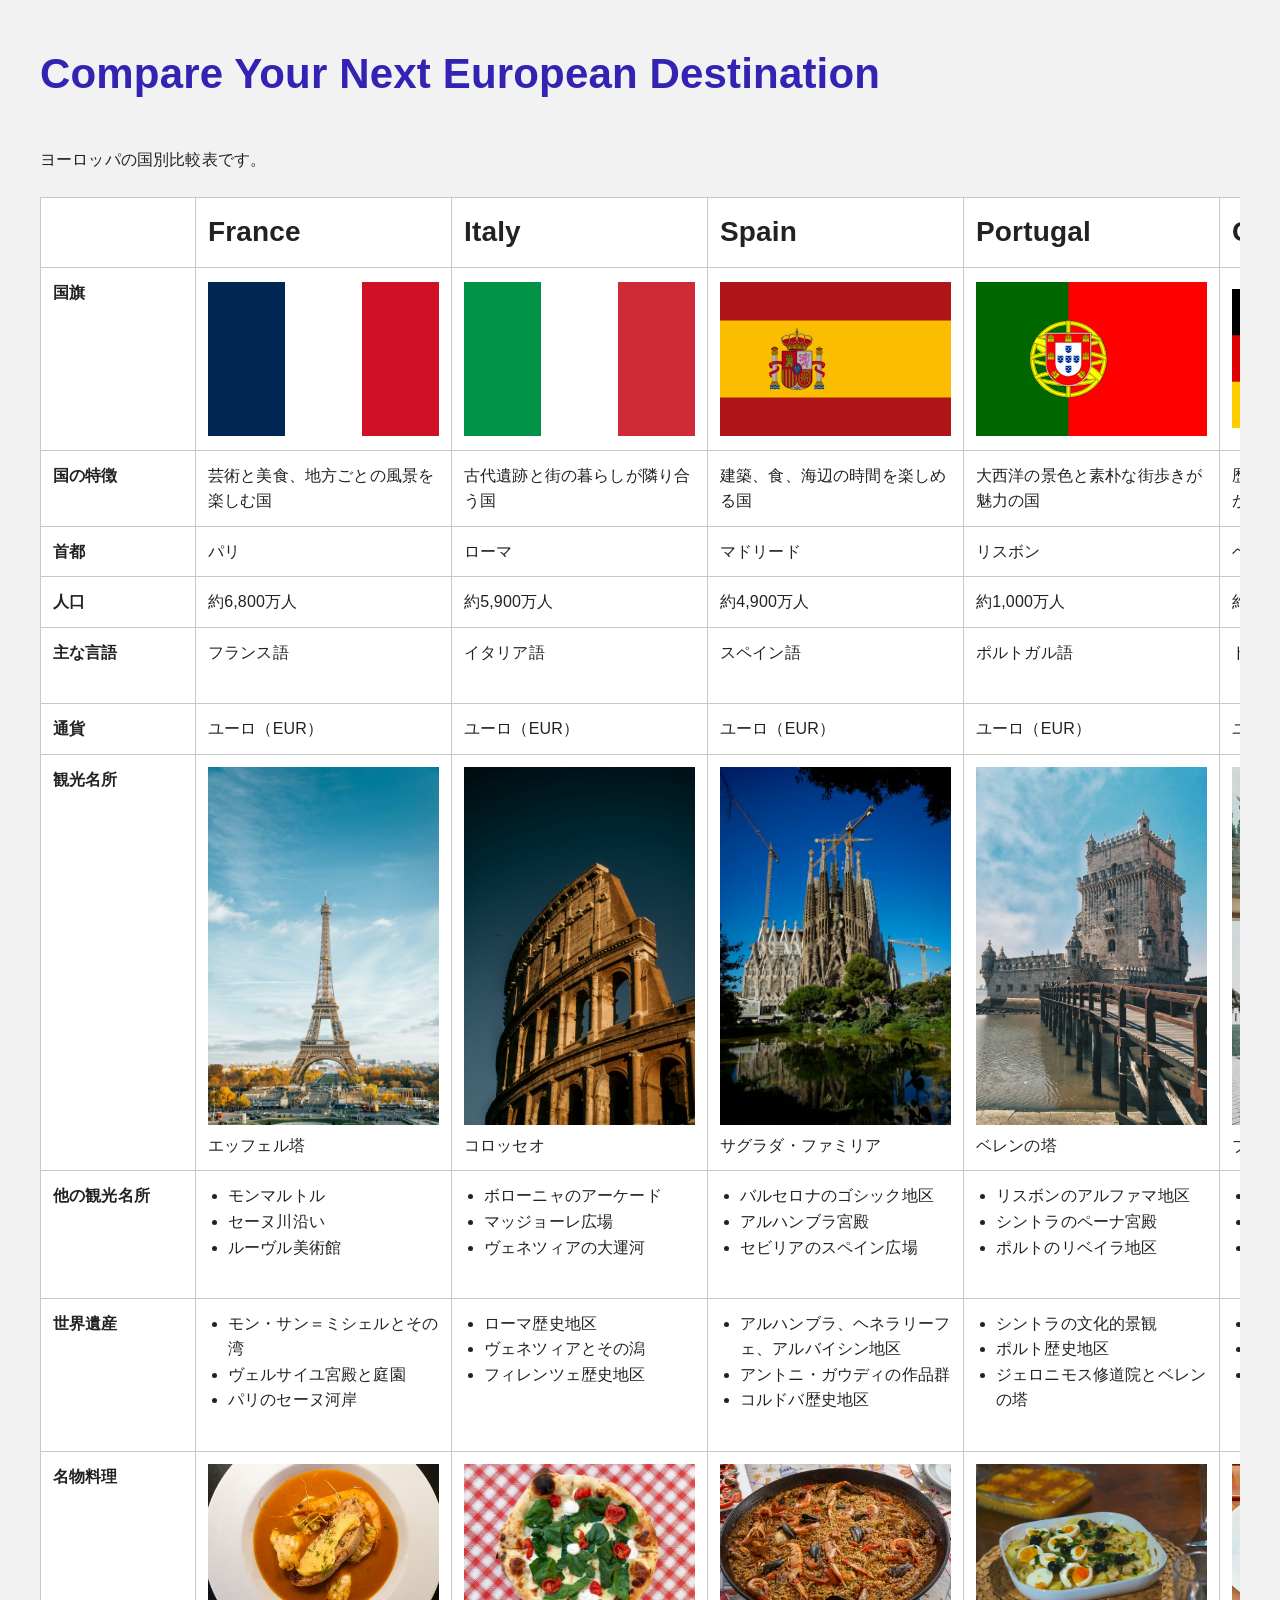
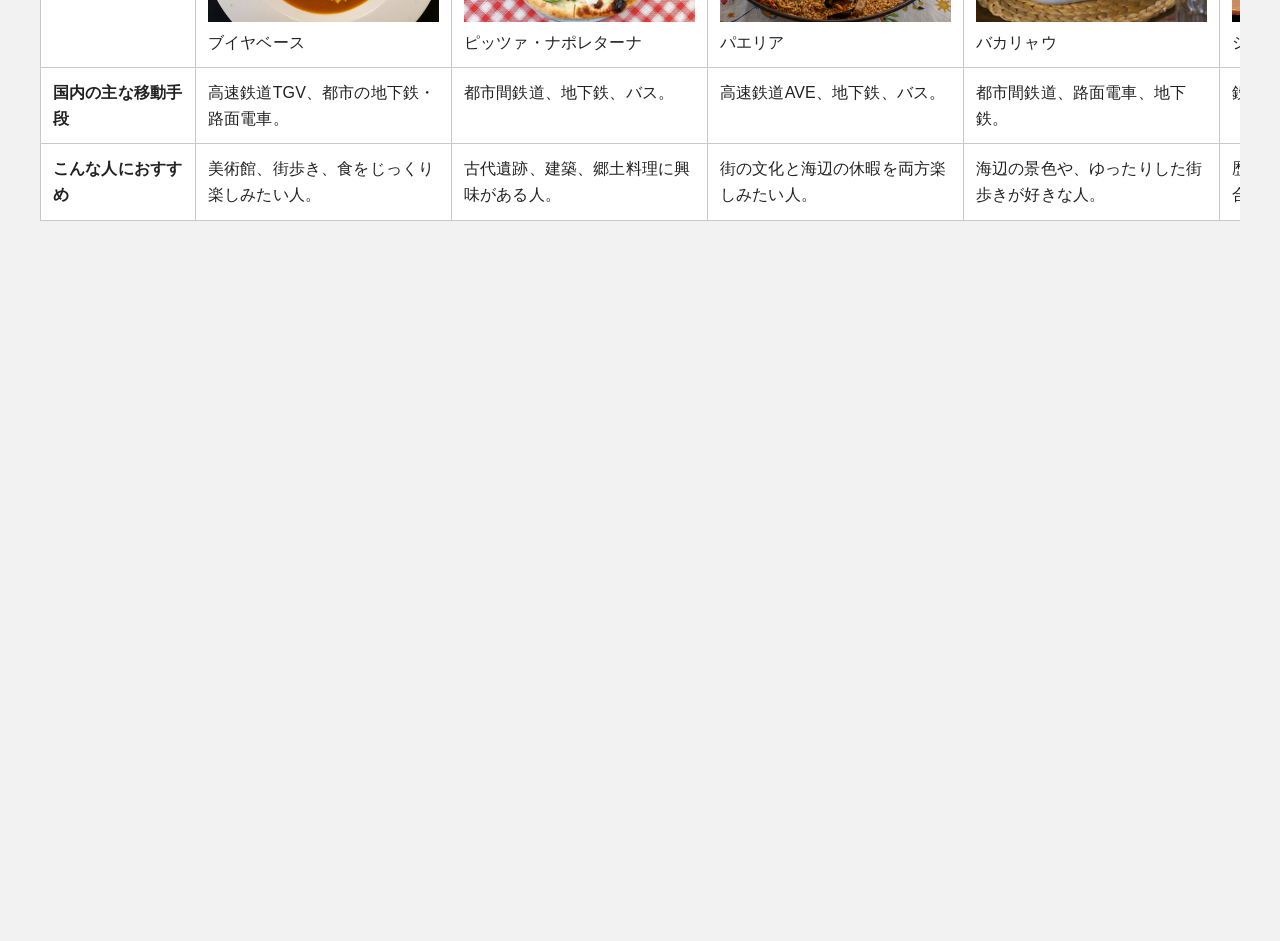
==== commit 07475dec: "デモ 02 作成" ====
--- a/01/index.html
+++ b/01/index.html
@@ -4,24 +4,18 @@
     <meta charset="UTF-8" />
     <meta name="viewport" content="width=device-width, initial-scale=1" />
     <title>demo - European Country Comparison</title>
+    <link rel="stylesheet" href="../common/css/base.css" />
     <link rel="stylesheet" href="css/style.css" />
   </head>
   <body>
-    <header>
+    <main>
       <h1>Compare Your Next European Destination</h1>
-    </header>
-
-    <main>
-      <p>
+      <p class="lead-text">
         ヨーロッパの国別比較表です。
       </p>
 
       <div class="table-scroll">
-        <table class="comparison-table">
-          <colgroup>
-            <col class="row-heading-column" />
-            <col class="country-column" span="8" />
-          </colgroup>
+        <table>
           <thead>
             <tr>
               <th scope="col"></th>
@@ -37,7 +31,7 @@
           </thead>
           <tbody>
           <tr class="flag-row">
-            <th scope="row"><span class="row-label">国旗</span></th>
+            <th scope="row">国旗</th>
             <td><img src="images/france/flag.svg" alt="フランスの国旗" width="60" height="40" /></td>
             <td><img src="images/italy/flag.svg" alt="イタリアの国旗" width="60" height="40" /></td>
             <td><img src="images/spain/flag.svg" alt="スペインの国旗" width="60" height="40" /></td>
@@ -48,7 +42,7 @@
             <td><img src="images/netherlands/flag.svg" alt="オランダの国旗" width="60" height="40" /></td>
           </tr>
           <tr>
-            <th scope="row"><span class="row-label">国の特徴</span></th>
+            <th scope="row">国の特徴</th>
             <td><p>芸術と美食、地方ごとの風景を楽しむ国</p></td>
               <td><p>古代遺跡と街の暮らしが隣り合う国</p></td>
               <td><p>建築、食、海辺の時間を楽しめる国</p></td>
@@ -59,7 +53,7 @@
               <td><p>運河と自転車のある街を巡る国</p></td>
           </tr>
           <tr>
-            <th scope="row"><span class="row-label">首都</span></th>
+            <th scope="row">首都</th>
             <td><p>パリ</p></td>
               <td><p>ローマ</p></td>
               <td><p>マドリード</p></td>
@@ -70,7 +64,7 @@
               <td><p>アムステルダム</p></td>
           </tr>
           <tr>
-            <th scope="row"><span class="row-label">人口</span></th>
+            <th scope="row">人口</th>
             <td><p>約6,800万人</p></td>
               <td><p>約5,900万人</p></td>
               <td><p>約4,900万人</p></td>
@@ -81,7 +75,7 @@
               <td><p>約1,800万人</p></td>
           </tr>
           <tr>
-            <th scope="row"><span class="row-label">主な言語</span></th>
+            <th scope="row">主な言語</th>
             <td><p>フランス語</p></td>
               <td><p>イタリア語</p></td>
               <td><p>スペイン語</p></td>
@@ -92,7 +86,7 @@
               <td><p>オランダ語</p></td>
           </tr>
           <tr>
-            <th scope="row"><span class="row-label">通貨</span></th>
+            <th scope="row">通貨</th>
             <td><p>ユーロ（EUR）</p></td>
               <td><p>ユーロ（EUR）</p></td>
               <td><p>ユーロ（EUR）</p></td>
@@ -103,18 +97,18 @@
               <td><p>ユーロ（EUR）</p></td>
           </tr>
           <tr class="attraction-row">
-            <th scope="row"><span class="row-label">観光名所</span></th>
-            <td><figure class="cell-media"><img src="images/france/attraction-1.avif" alt="パリのエッフェル塔" width="320" height="213" loading="lazy" /><figcaption>エッフェル塔</figcaption></figure></td>
-              <td><figure class="cell-media"><img src="images/italy/attraction-1.avif" alt="ローマのコロッセオ" width="320" height="213" loading="lazy" /><figcaption>コロッセオ</figcaption></figure></td>
-              <td><figure class="cell-media"><img src="images/spain/attraction-1.avif" alt="バルセロナのサグラダ・ファミリア" width="320" height="213" loading="lazy" /><figcaption>サグラダ・ファミリア</figcaption></figure></td>
-              <td><figure class="cell-media"><img src="images/portugal/attraction-1.avif" alt="リスボンのベレンの塔" width="320" height="213" loading="lazy" /><figcaption>ベレンの塔</figcaption></figure></td>
-              <td><figure class="cell-media"><img src="images/germany/attraction-1.avif" alt="ベルリンのブランデンブルク門" width="320" height="213" loading="lazy" /><figcaption>ブランデンブルク門</figcaption></figure></td>
-              <td><figure class="cell-media"><img src="images/switzerland/attraction-1.avif" alt="マッターホルン" width="320" height="213" loading="lazy" /><figcaption>マッターホルン</figcaption></figure></td>
-              <td><figure class="cell-media"><img src="images/greece/attraction-1.avif" alt="アテネのアクロポリス" width="320" height="213" loading="lazy" /><figcaption>アクロポリス</figcaption></figure></td>
-              <td><figure class="cell-media"><img src="images/netherlands/attraction-1.avif" alt="アムステルダムの運河" width="320" height="213" loading="lazy" /><figcaption>アムステルダム運河</figcaption></figure></td>
+            <th scope="row">観光名所</th>
+            <td><figure><img src="images/france/attraction-1.avif" alt="パリのエッフェル塔" width="320" height="213" loading="lazy" /><figcaption>エッフェル塔</figcaption></figure></td>
+              <td><figure><img src="images/italy/attraction-1.avif" alt="ローマのコロッセオ" width="320" height="213" loading="lazy" /><figcaption>コロッセオ</figcaption></figure></td>
+              <td><figure><img src="images/spain/attraction-1.avif" alt="バルセロナのサグラダ・ファミリア" width="320" height="213" loading="lazy" /><figcaption>サグラダ・ファミリア</figcaption></figure></td>
+              <td><figure><img src="images/portugal/attraction-1.avif" alt="リスボンのベレンの塔" width="320" height="213" loading="lazy" /><figcaption>ベレンの塔</figcaption></figure></td>
+              <td><figure><img src="images/germany/attraction-1.avif" alt="ベルリンのブランデンブルク門" width="320" height="213" loading="lazy" /><figcaption>ブランデンブルク門</figcaption></figure></td>
+              <td><figure><img src="images/switzerland/attraction-1.avif" alt="マッターホルン" width="320" height="213" loading="lazy" /><figcaption>マッターホルン</figcaption></figure></td>
+              <td><figure><img src="images/greece/attraction-1.avif" alt="アテネのアクロポリス" width="320" height="213" loading="lazy" /><figcaption>アクロポリス</figcaption></figure></td>
+              <td><figure><img src="images/netherlands/attraction-1.avif" alt="アムステルダムの運河" width="320" height="213" loading="lazy" /><figcaption>アムステルダム運河</figcaption></figure></td>
           </tr>
           <tr>
-            <th scope="row"><span class="row-label">他の観光名所</span></th>
+            <th scope="row">他の観光名所</th>
             <td><ul><li>モンマルトル</li><li>セーヌ川沿い</li><li>ルーヴル美術館</li></ul></td>
               <td><ul><li>ボローニャのアーケード</li><li>マッジョーレ広場</li><li>ヴェネツィアの大運河</li></ul></td>
               <td><ul><li>バルセロナのゴシック地区</li><li>アルハンブラ宮殿</li><li>セビリアのスペイン広場</li></ul></td>
@@ -125,7 +119,7 @@
               <td><ul><li>アムステルダムのヨルダーン地区</li><li>アムステルダムの運河</li><li>アムステルダム国立美術館</li></ul></td>
           </tr>
           <tr>
-            <th scope="row"><span class="row-label">世界遺産</span></th>
+            <th scope="row">世界遺産</th>
             <td><ul><li>モン・サン＝ミシェルとその湾</li><li>ヴェルサイユ宮殿と庭園</li><li>パリのセーヌ河岸</li></ul></td>
               <td><ul><li>ローマ歴史地区</li><li>ヴェネツィアとその潟</li><li>フィレンツェ歴史地区</li></ul></td>
               <td><ul><li>アルハンブラ、ヘネラリーフェ、アルバイシン地区</li><li>アントニ・ガウディの作品群</li><li>コルドバ歴史地区</li></ul></td>
@@ -136,18 +130,18 @@
               <td><ul><li>アムステルダムの17世紀運河環状地区</li><li>キンデルダイク＝エルスハウトの風車網</li><li>スホクラントとその周辺</li></ul></td>
           </tr>
           <tr class="dish-row">
-            <th scope="row"><span class="row-label">名物料理</span></th>
-            <td><figure class="cell-media"><img src="images/france/dish.avif" alt="南仏のブイヤベース" width="320" height="213" loading="lazy" /><figcaption>ブイヤベース</figcaption></figure></td>
-              <td><figure class="cell-media"><img src="images/italy/dish.avif" alt="ナポリのピッツァ" width="320" height="213" loading="lazy" /><figcaption>ピッツァ・ナポレターナ</figcaption></figure></td>
-              <td><figure class="cell-media"><img src="images/spain/dish.avif" alt="スペインのパエリア" width="320" height="213" loading="lazy" /><figcaption>パエリア</figcaption></figure></td>
-              <td><figure class="cell-media"><img src="images/portugal/dish.avif" alt="ポルトガルのバカリャウ料理" width="320" height="213" loading="lazy" /><figcaption>バカリャウ</figcaption></figure></td>
-              <td><figure class="cell-media"><img src="images/germany/dish.avif" alt="ドイツのシュニッツェル" width="320" height="213" loading="lazy" /><figcaption>シュニッツェル</figcaption></figure></td>
-              <td><figure class="cell-media"><img src="images/switzerland/dish.avif" alt="スイスのチーズフォンデュ" width="320" height="213" loading="lazy" /><figcaption>チーズフォンデュ</figcaption></figure></td>
-              <td><figure class="cell-media"><img src="images/greece/dish.avif" alt="ギリシャのギロ" width="320" height="213" loading="lazy" /><figcaption>ギロ</figcaption></figure></td>
-              <td><figure class="cell-media"><img src="images/netherlands/dish.avif" alt="オランダのビターバレン" width="320" height="213" loading="lazy" /><figcaption>ビターバレン</figcaption></figure></td>
+            <th scope="row">名物料理</th>
+            <td><figure><img src="images/france/dish.avif" alt="南仏のブイヤベース" width="320" height="213" loading="lazy" /><figcaption>ブイヤベース</figcaption></figure></td>
+              <td><figure><img src="images/italy/dish.avif" alt="ナポリのピッツァ" width="320" height="213" loading="lazy" /><figcaption>ピッツァ・ナポレターナ</figcaption></figure></td>
+              <td><figure><img src="images/spain/dish.avif" alt="スペインのパエリア" width="320" height="213" loading="lazy" /><figcaption>パエリア</figcaption></figure></td>
+              <td><figure><img src="images/portugal/dish.avif" alt="ポルトガルのバカリャウ料理" width="320" height="213" loading="lazy" /><figcaption>バカリャウ</figcaption></figure></td>
+              <td><figure><img src="images/germany/dish.avif" alt="ドイツのシュニッツェル" width="320" height="213" loading="lazy" /><figcaption>シュニッツェル</figcaption></figure></td>
+              <td><figure><img src="images/switzerland/dish.avif" alt="スイスのチーズフォンデュ" width="320" height="213" loading="lazy" /><figcaption>チーズフォンデュ</figcaption></figure></td>
+              <td><figure><img src="images/greece/dish.avif" alt="ギリシャのギロ" width="320" height="213" loading="lazy" /><figcaption>ギロ</figcaption></figure></td>
+              <td><figure><img src="images/netherlands/dish.avif" alt="オランダのビターバレン" width="320" height="213" loading="lazy" /><figcaption>ビターバレン</figcaption></figure></td>
           </tr>
           <tr>
-            <th scope="row"><span class="row-label">国内の主な移動手段</span></th>
+            <th scope="row">国内の主な移動手段</th>
             <td><p>高速鉄道TGV、都市の地下鉄・路面電車。</p></td>
               <td><p>都市間鉄道、地下鉄、バス。</p></td>
               <td><p>高速鉄道AVE、地下鉄、バス。</p></td>
@@ -158,7 +152,7 @@
               <td><p>鉄道、路面電車、バス、自転車。</p></td>
           </tr>
           <tr>
-            <th scope="row"><span class="row-label">こんな人におすすめ</span></th>
+            <th scope="row">こんな人におすすめ</th>
             <td><p>美術館、街歩き、食をじっくり楽しみたい人。</p></td>
               <td><p>古代遺跡、建築、郷土料理に興味がある人。</p></td>
               <td><p>街の文化と海辺の休暇を両方楽しみたい人。</p></td>
@@ -174,4 +168,3 @@
     </main>
   </body>
 </html>
-
--- a/common/css/base.css
+++ b/common/css/base.css
@@ -0,0 +1,28 @@
+:root {
+  --color-background: #f2f2f2;
+  --color-surface: #fff;
+  --color-text: #222;
+  --color-border: #c8c8c8;
+  --color-heading: #3223b3;
+  --z-index-sticky-row: 1;
+  --z-index-sticky-corner: 2;
+}
+
+* {
+  margin: 0;
+  padding: 0;
+}
+
+body {
+  font-size: 16px;
+  font-family: "Helvetica Neue",
+    Arial,
+    "Hiragino Kaku Gothic ProN",
+    "Hiragino Sans",
+    "Noto Sans JP",
+    sans-serif;
+  line-height: 1.6;
+  letter-spacing: 0.01em;
+  background-color: var(--color-background);
+  color: var(--color-text);
+}
--- a/01/css/style.css
+++ b/01/css/style.css
@@ -1,65 +1,34 @@
-:root {
-  --color-background: #f2f2f2;
-  --color-surface: #fff;
-  --color-text: #222;
-  --color-border: #c8c8c8;
-  --color-heading: #3223b3;
-  --z-index-sticky-row: 1;
-  --z-index-sticky-corner: 2;
+main {
+  max-width: 1200px;
+  margin-inline: auto;
+  padding: 40px 40px 80vh;
 }
 
-body {
-  margin: 0;
-  font-size: 16px;
-  font-family: "Helvetica Neue",
-    Arial,
-    "Hiragino Kaku Gothic ProN",
-    "Hiragino Sans",
-    "Noto Sans JP",
-    sans-serif;
-  line-height: 1.6;
-  background-color: var(--color-background);
-  color: var(--color-text);
+h1 {
+  color: var(--color-heading);
+  font-size: 42px;
+  margin-bottom: 40px;
+}
 
-  h1 {
-    color: var(--color-heading);
-    font-size: 42px;
-  }
+.lead-text {
+  margin-bottom: 24px;
+}
 
-  & > header,
-  & > main {
-    max-width: 1152px;
-    margin-inline: auto;
-    padding-inline: 16px;
-  }
+.table-scroll {
+  /* 横方向だけスクロールさせる */
+  overflow: auto clip;
 
-  & > main {
-    padding-bottom: 80vh;
-  }
-
-  .table-scroll {
-    margin-block: 32px;
-    overflow: auto clip;
-  }
-
-  .comparison-table {
+  table {
     border-collapse: separate;
     border-spacing: 0;
-    min-width: 100%;
+    table-layout: fixed;
     width: max-content;
-    table-layout: fixed;
-
-    .row-heading-column {
-      width: 176px;
-    }
-
-    .country-column {
-      width: 264px;
-    }
 
     th,
     td {
+      box-sizing: border-box;
       min-width: 0;
+      width: 256px;
       padding: 12px;
       border: 0;
       border-right: 1px solid var(--color-border);
@@ -69,65 +38,73 @@
       vertical-align: top;
     }
 
+    th:first-child {
+      width: 156px;
+    }
+
     thead {
+      /* 列見出しを上部に固定 */
       position: sticky;
       top: 0;
       z-index: var(--z-index-sticky-corner);
+
+      th {
+        border-top: 1px solid var(--color-border);
+
+        &:first-child {
+          position: sticky;
+          left: 0;
+          z-index: var(--z-index-sticky-corner);
+          border-left: 1px solid var(--color-border);
+        }
+
+        &:not(:first-child) {
+          font-size: 28px;
+        }
+      }
     }
 
-    thead th {
-      border-top: 1px solid var(--color-border);
+    tbody {
+      th {
+        /* 行見出しを左側に固定 */
+        position: sticky;
+        left: 0;
+        z-index: var(--z-index-sticky-row);
+        border-left: 1px solid var(--color-border);
+      }
     }
 
-    thead th:first-child,
-    tbody th {
-      position: sticky;
-      left: 0;
-      min-width: 176px;
-      z-index: var(--z-index-sticky-row);
-      border-left: 1px solid var(--color-border);
+    .flag-row {
+      img {
+        display: block;
+        width: 100%;
+        height: 158px;
+        object-fit: contain;
+      }
     }
 
-    thead th:first-child {
-      z-index: var(--z-index-sticky-corner);
+    .attraction-row {
+      img {
+        width: 100%;
+        height: 358px;
+        object-fit: cover;
+      }
     }
 
-    thead th:not(:first-child) {
-      font-size: 28px;
-    }
-
-    .flag-row img {
-      display: block;
-      width: 100%;
-      height: 158px;
-      object-fit: contain;
-    }
-
-    .attraction-row .cell-media img {
-      width: 100%;
-      height: 358px;
-      object-fit: cover;
-    }
-
-    .dish-row .cell-media img {
-      width: 100%;
-      height: 158px;
-      object-fit: cover;
+    .dish-row {
+      img {
+        width: 100%;
+        height: 158px;
+        object-fit: cover;
+      }
     }
 
     td {
-      p {
-        margin: 0;
-      }
-
       ul {
-        margin: 0;
         padding-left: 1.25em;
       }
 
-      .cell-media {
-        margin: 0;
-
+      figure {
         img {
           display: block;
           width: 100%;
@@ -140,9 +117,4 @@
       }
     }
   }
-
-  .row-label {
-    display: block;
-  }
-
 }
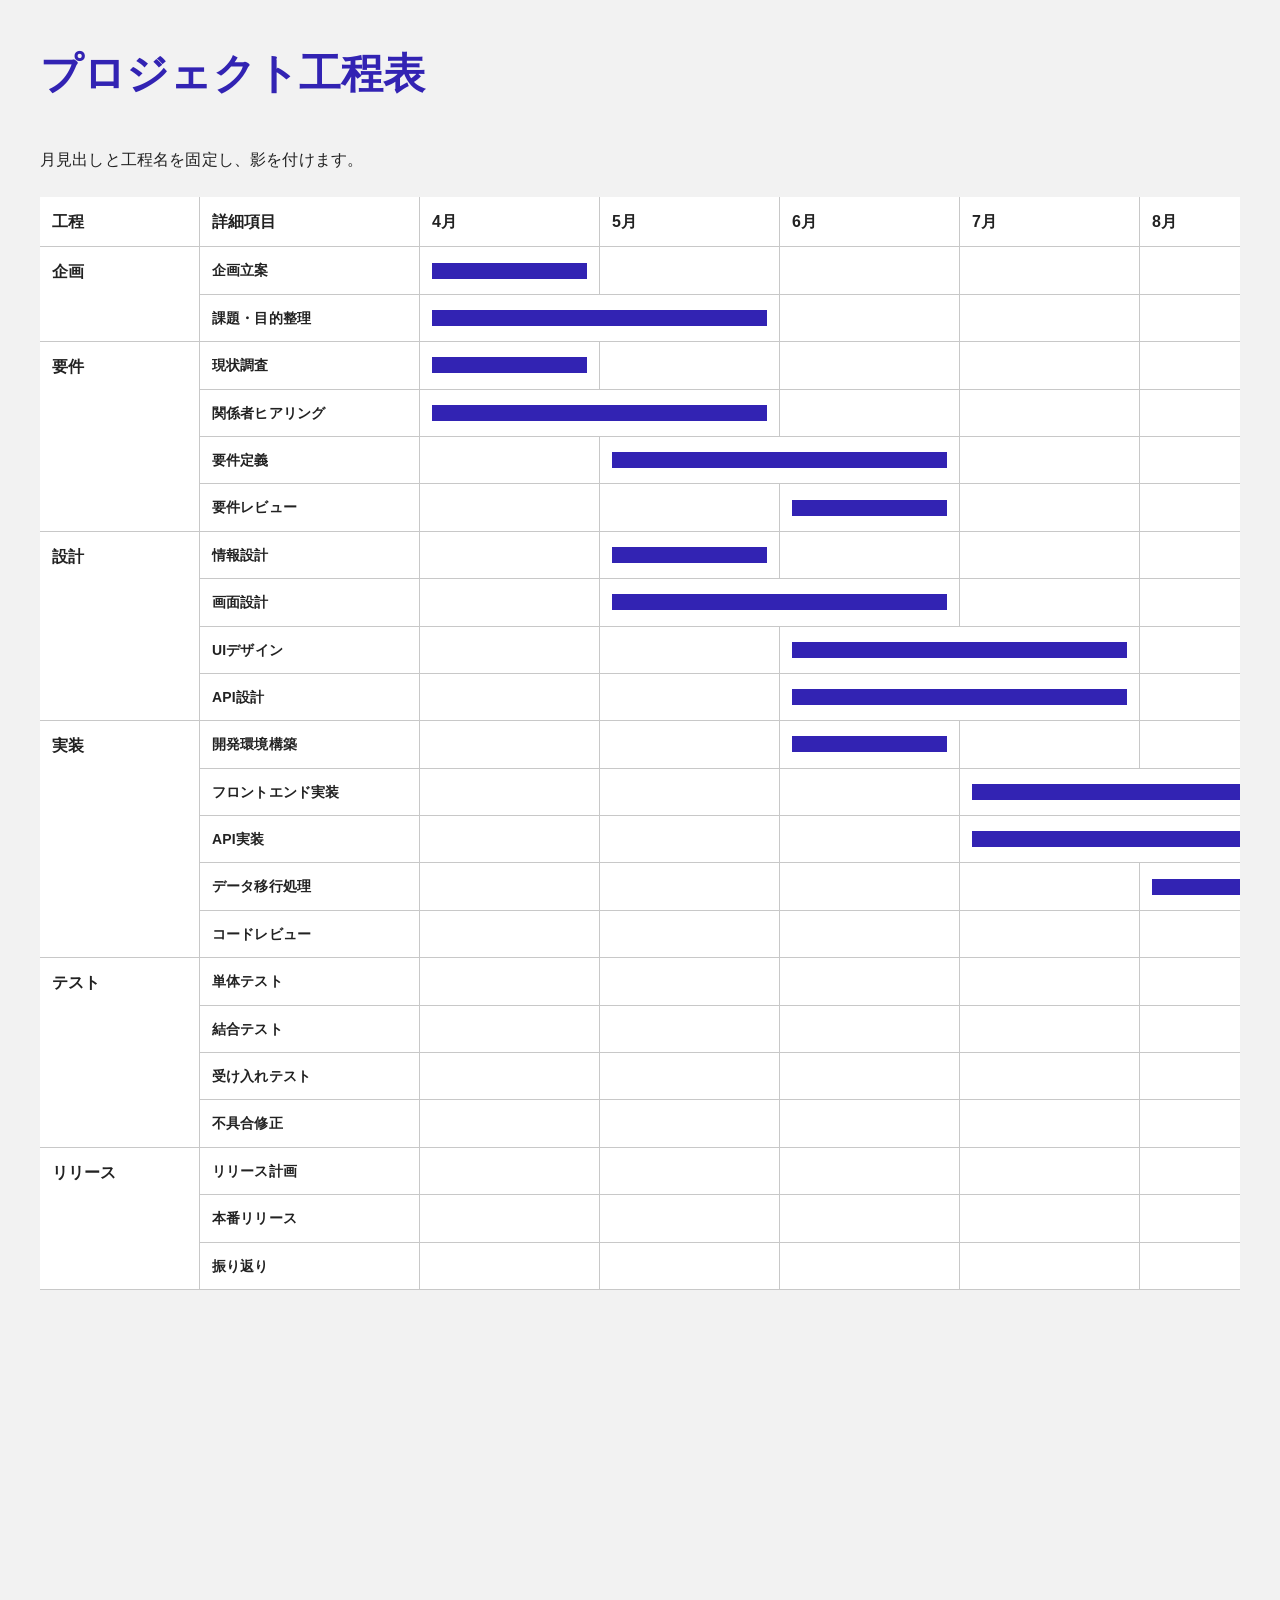
==== commit 8e5d74a7: "デモ 01 02 入れ替え" ====
--- a/01/index.html
+++ b/01/index.html
@@ -3,165 +3,169 @@
   <head>
     <meta charset="UTF-8" />
     <meta name="viewport" content="width=device-width, initial-scale=1" />
-    <title>demo - European Country Comparison</title>
+    <title>縦横にスクロールする工程表</title>
     <link rel="stylesheet" href="../common/css/base.css" />
     <link rel="stylesheet" href="css/style.css" />
   </head>
   <body>
     <main>
-      <h1>Compare Your Next European Destination</h1>
-      <p class="lead-text">
-        ヨーロッパの国別比較表です。
-      </p>
+      <h1>プロジェクト工程表</h1>
+      <p class="lead-text">月見出しと工程名を固定し、影を付けます。</p>
 
       <div class="table-scroll">
         <table>
           <thead>
             <tr>
-              <th scope="col"></th>
-              <th scope="col">France</th>
-              <th scope="col">Italy</th>
-              <th scope="col">Spain</th>
-              <th scope="col">Portugal</th>
-              <th scope="col">Germany</th>
-              <th scope="col">Switzerland</th>
-              <th scope="col">Greece</th>
-              <th scope="col">Netherlands</th>
+              <th scope="col"><span>工程</span></th>
+              <th scope="col"><span>詳細項目</span></th>
+              <th scope="col"><span>4月</span></th>
+              <th scope="col"><span>5月</span></th>
+              <th scope="col"><span>6月</span></th>
+              <th scope="col"><span>7月</span></th>
+              <th scope="col"><span>8月</span></th>
+              <th scope="col"><span>9月</span></th>
+              <th scope="col"><span>10月</span></th>
             </tr>
           </thead>
           <tbody>
-          <tr class="flag-row">
-            <th scope="row">国旗</th>
-            <td><img src="images/france/flag.svg" alt="フランスの国旗" width="60" height="40" /></td>
-            <td><img src="images/italy/flag.svg" alt="イタリアの国旗" width="60" height="40" /></td>
-            <td><img src="images/spain/flag.svg" alt="スペインの国旗" width="60" height="40" /></td>
-            <td><img src="images/portugal/flag.svg" alt="ポルトガルの国旗" width="60" height="40" /></td>
-            <td><img src="images/germany/flag.svg" alt="ドイツの国旗" width="60" height="40" /></td>
-            <td><img src="images/switzerland/flag.svg" alt="スイスの国旗" width="60" height="40" /></td>
-            <td><img src="images/greece/flag.svg" alt="ギリシャの国旗" width="60" height="40" /></td>
-            <td><img src="images/netherlands/flag.svg" alt="オランダの国旗" width="60" height="40" /></td>
-          </tr>
-          <tr>
-            <th scope="row">国の特徴</th>
-            <td><p>芸術と美食、地方ごとの風景を楽しむ国</p></td>
-              <td><p>古代遺跡と街の暮らしが隣り合う国</p></td>
-              <td><p>建築、食、海辺の時間を楽しめる国</p></td>
-              <td><p>大西洋の景色と素朴な街歩きが魅力の国</p></td>
-              <td><p>歴史ある街と森や川の風景が広がる国</p></td>
-              <td><p>アルプスの山岳風景と鉄道旅を楽しむ国</p></td>
-              <td><p>遺跡と島々、地中海の食を味わう国</p></td>
-              <td><p>運河と自転車のある街を巡る国</p></td>
-          </tr>
-          <tr>
-            <th scope="row">首都</th>
-            <td><p>パリ</p></td>
-              <td><p>ローマ</p></td>
-              <td><p>マドリード</p></td>
-              <td><p>リスボン</p></td>
-              <td><p>ベルリン</p></td>
-              <td><p>ベルン</p></td>
-              <td><p>アテネ</p></td>
-              <td><p>アムステルダム</p></td>
-          </tr>
-          <tr>
-            <th scope="row">人口</th>
-            <td><p>約6,800万人</p></td>
-              <td><p>約5,900万人</p></td>
-              <td><p>約4,900万人</p></td>
-              <td><p>約1,000万人</p></td>
-              <td><p>約8,400万人</p></td>
-              <td><p>約900万人</p></td>
-              <td><p>約1,000万人</p></td>
-              <td><p>約1,800万人</p></td>
-          </tr>
-          <tr>
-            <th scope="row">主な言語</th>
-            <td><p>フランス語</p></td>
-              <td><p>イタリア語</p></td>
-              <td><p>スペイン語</p></td>
-              <td><p>ポルトガル語</p></td>
-              <td><p>ドイツ語</p></td>
-              <td><p>ドイツ語・フランス語・イタリア語・ロマンシュ語</p></td>
-              <td><p>ギリシャ語</p></td>
-              <td><p>オランダ語</p></td>
-          </tr>
-          <tr>
-            <th scope="row">通貨</th>
-            <td><p>ユーロ（EUR）</p></td>
-              <td><p>ユーロ（EUR）</p></td>
-              <td><p>ユーロ（EUR）</p></td>
-              <td><p>ユーロ（EUR）</p></td>
-              <td><p>ユーロ（EUR）</p></td>
-              <td><p>スイスフラン（CHF）</p></td>
-              <td><p>ユーロ（EUR）</p></td>
-              <td><p>ユーロ（EUR）</p></td>
-          </tr>
-          <tr class="attraction-row">
-            <th scope="row">観光名所</th>
-            <td><figure><img src="images/france/attraction-1.avif" alt="パリのエッフェル塔" width="320" height="213" loading="lazy" /><figcaption>エッフェル塔</figcaption></figure></td>
-              <td><figure><img src="images/italy/attraction-1.avif" alt="ローマのコロッセオ" width="320" height="213" loading="lazy" /><figcaption>コロッセオ</figcaption></figure></td>
-              <td><figure><img src="images/spain/attraction-1.avif" alt="バルセロナのサグラダ・ファミリア" width="320" height="213" loading="lazy" /><figcaption>サグラダ・ファミリア</figcaption></figure></td>
-              <td><figure><img src="images/portugal/attraction-1.avif" alt="リスボンのベレンの塔" width="320" height="213" loading="lazy" /><figcaption>ベレンの塔</figcaption></figure></td>
-              <td><figure><img src="images/germany/attraction-1.avif" alt="ベルリンのブランデンブルク門" width="320" height="213" loading="lazy" /><figcaption>ブランデンブルク門</figcaption></figure></td>
-              <td><figure><img src="images/switzerland/attraction-1.avif" alt="マッターホルン" width="320" height="213" loading="lazy" /><figcaption>マッターホルン</figcaption></figure></td>
-              <td><figure><img src="images/greece/attraction-1.avif" alt="アテネのアクロポリス" width="320" height="213" loading="lazy" /><figcaption>アクロポリス</figcaption></figure></td>
-              <td><figure><img src="images/netherlands/attraction-1.avif" alt="アムステルダムの運河" width="320" height="213" loading="lazy" /><figcaption>アムステルダム運河</figcaption></figure></td>
-          </tr>
-          <tr>
-            <th scope="row">他の観光名所</th>
-            <td><ul><li>モンマルトル</li><li>セーヌ川沿い</li><li>ルーヴル美術館</li></ul></td>
-              <td><ul><li>ボローニャのアーケード</li><li>マッジョーレ広場</li><li>ヴェネツィアの大運河</li></ul></td>
-              <td><ul><li>バルセロナのゴシック地区</li><li>アルハンブラ宮殿</li><li>セビリアのスペイン広場</li></ul></td>
-              <td><ul><li>リスボンのアルファマ地区</li><li>シントラのペーナ宮殿</li><li>ポルトのリベイラ地区</li></ul></td>
-              <td><ul><li>ベルリンのミッテ地区</li><li>博物館島</li><li>ベルリン大聖堂</li></ul></td>
-              <td><ul><li>ベルン旧市街</li><li>ルツェルンのカペル橋</li><li>ユングフラウ地方</li></ul></td>
-              <td><ul><li>アテネのプラカ地区</li><li>メテオラ</li><li>サマリア渓谷</li></ul></td>
-              <td><ul><li>アムステルダムのヨルダーン地区</li><li>アムステルダムの運河</li><li>アムステルダム国立美術館</li></ul></td>
-          </tr>
-          <tr>
-            <th scope="row">世界遺産</th>
-            <td><ul><li>モン・サン＝ミシェルとその湾</li><li>ヴェルサイユ宮殿と庭園</li><li>パリのセーヌ河岸</li></ul></td>
-              <td><ul><li>ローマ歴史地区</li><li>ヴェネツィアとその潟</li><li>フィレンツェ歴史地区</li></ul></td>
-              <td><ul><li>アルハンブラ、ヘネラリーフェ、アルバイシン地区</li><li>アントニ・ガウディの作品群</li><li>コルドバ歴史地区</li></ul></td>
-              <td><ul><li>シントラの文化的景観</li><li>ポルト歴史地区</li><li>ジェロニモス修道院とベレンの塔</li></ul></td>
-              <td><ul><li>ベルリンの博物館島</li><li>ケルン大聖堂</li><li>ポツダムとベルリンの宮殿群と公園群</li></ul></td>
-              <td><ul><li>ベルン旧市街</li><li>スイス・アルプスのユングフラウ＝アレッチュ</li><li>ラヴォー地区の葡萄畑テラス</li></ul></td>
-              <td><ul><li>アテネのアクロポリス</li><li>メテオラ</li><li>ロドス島の中世都市</li></ul></td>
-              <td><ul><li>アムステルダムの17世紀運河環状地区</li><li>キンデルダイク＝エルスハウトの風車網</li><li>スホクラントとその周辺</li></ul></td>
-          </tr>
-          <tr class="dish-row">
-            <th scope="row">名物料理</th>
-            <td><figure><img src="images/france/dish.avif" alt="南仏のブイヤベース" width="320" height="213" loading="lazy" /><figcaption>ブイヤベース</figcaption></figure></td>
-              <td><figure><img src="images/italy/dish.avif" alt="ナポリのピッツァ" width="320" height="213" loading="lazy" /><figcaption>ピッツァ・ナポレターナ</figcaption></figure></td>
-              <td><figure><img src="images/spain/dish.avif" alt="スペインのパエリア" width="320" height="213" loading="lazy" /><figcaption>パエリア</figcaption></figure></td>
-              <td><figure><img src="images/portugal/dish.avif" alt="ポルトガルのバカリャウ料理" width="320" height="213" loading="lazy" /><figcaption>バカリャウ</figcaption></figure></td>
-              <td><figure><img src="images/germany/dish.avif" alt="ドイツのシュニッツェル" width="320" height="213" loading="lazy" /><figcaption>シュニッツェル</figcaption></figure></td>
-              <td><figure><img src="images/switzerland/dish.avif" alt="スイスのチーズフォンデュ" width="320" height="213" loading="lazy" /><figcaption>チーズフォンデュ</figcaption></figure></td>
-              <td><figure><img src="images/greece/dish.avif" alt="ギリシャのギロ" width="320" height="213" loading="lazy" /><figcaption>ギロ</figcaption></figure></td>
-              <td><figure><img src="images/netherlands/dish.avif" alt="オランダのビターバレン" width="320" height="213" loading="lazy" /><figcaption>ビターバレン</figcaption></figure></td>
-          </tr>
-          <tr>
-            <th scope="row">国内の主な移動手段</th>
-            <td><p>高速鉄道TGV、都市の地下鉄・路面電車。</p></td>
-              <td><p>都市間鉄道、地下鉄、バス。</p></td>
-              <td><p>高速鉄道AVE、地下鉄、バス。</p></td>
-              <td><p>都市間鉄道、路面電車、地下鉄。</p></td>
-              <td><p>鉄道、都市交通、長距離バス。</p></td>
-              <td><p>鉄道・バス網、山岳鉄道、ロープウェイ。</p></td>
-              <td><p>都市間バス、鉄道、島へのフェリー。</p></td>
-              <td><p>鉄道、路面電車、バス、自転車。</p></td>
-          </tr>
-          <tr>
-            <th scope="row">こんな人におすすめ</th>
-            <td><p>美術館、街歩き、食をじっくり楽しみたい人。</p></td>
-              <td><p>古代遺跡、建築、郷土料理に興味がある人。</p></td>
-              <td><p>街の文化と海辺の休暇を両方楽しみたい人。</p></td>
-              <td><p>海辺の景色や、ゆったりした街歩きが好きな人。</p></td>
-              <td><p>歴史ある街、森、鉄道旅を組み合わせたい人。</p></td>
-              <td><p>山や湖の景色、ハイキングを楽しみたい人。</p></td>
-              <td><p>遺跡、島巡り、地中海の食を楽しみたい人。</p></td>
-              <td><p>運河沿いの街歩きや自転車旅が好きな人。</p></td>
-          </tr>
+            <tr>
+              <th scope="rowgroup" rowspan="2"><span>企画</span></th>
+              <th scope="row"><span>企画立案</span></th>
+              <td><span class="bar"></span></td>
+              <td></td><td></td><td></td><td></td><td></td><td></td>
+            </tr>
+            <tr>
+              <th scope="row"><span>課題・目的整理</span></th>
+              <td colspan="2"><span class="bar"></span></td>
+              <td></td><td></td><td></td><td></td><td></td>
+            </tr>
+          </tbody>
+          <tbody>
+            <tr>
+              <th scope="rowgroup" rowspan="4"><span>要件</span></th>
+              <th scope="row"><span>現状調査</span></th>
+              <td><span class="bar"></span></td>
+              <td></td><td></td><td></td><td></td><td></td><td></td>
+            </tr>
+            <tr>
+              <th scope="row"><span>関係者ヒアリング</span></th>
+              <td colspan="2"><span class="bar"></span></td>
+              <td></td><td></td><td></td><td></td><td></td>
+            </tr>
+            <tr>
+              <th scope="row"><span>要件定義</span></th>
+              <td></td>
+              <td colspan="2"><span class="bar"></span></td>
+              <td></td><td></td><td></td><td></td>
+            </tr>
+            <tr>
+              <th scope="row"><span>要件レビュー</span></th>
+              <td></td><td></td>
+              <td><span class="bar"></span></td>
+              <td></td><td></td><td></td><td></td>
+            </tr>
+          </tbody>
+          <tbody>
+            <tr>
+              <th scope="rowgroup" rowspan="4"><span>設計</span></th>
+              <th scope="row"><span>情報設計</span></th>
+              <td></td>
+              <td><span class="bar"></span></td>
+              <td></td><td></td><td></td><td></td><td></td>
+            </tr>
+            <tr>
+              <th scope="row"><span>画面設計</span></th>
+              <td></td>
+              <td colspan="2"><span class="bar"></span></td>
+              <td></td><td></td><td></td><td></td>
+            </tr>
+            <tr>
+              <th scope="row"><span>UIデザイン</span></th>
+              <td></td><td></td>
+              <td colspan="2"><span class="bar"></span></td>
+              <td></td><td></td><td></td>
+            </tr>
+            <tr>
+              <th scope="row"><span>API設計</span></th>
+              <td></td><td></td>
+              <td colspan="2"><span class="bar"></span></td>
+              <td></td><td></td><td></td>
+            </tr>
+          </tbody>
+          <tbody>
+            <tr>
+              <th scope="rowgroup" rowspan="5"><span>実装</span></th>
+              <th scope="row"><span>開発環境構築</span></th>
+              <td></td><td></td>
+              <td><span class="bar"></span></td>
+              <td></td><td></td><td></td><td></td>
+            </tr>
+            <tr>
+              <th scope="row"><span>フロントエンド実装</span></th>
+              <td></td><td></td><td></td>
+              <td colspan="2"><span class="bar"></span></td>
+              <td></td><td></td>
+            </tr>
+            <tr>
+              <th scope="row"><span>API実装</span></th>
+              <td></td><td></td><td></td>
+              <td colspan="3"><span class="bar"></span></td>
+              <td></td>
+            </tr>
+            <tr>
+              <th scope="row"><span>データ移行処理</span></th>
+              <td></td><td></td><td></td><td></td>
+              <td colspan="2"><span class="bar"></span></td>
+              <td></td>
+            </tr>
+            <tr>
+              <th scope="row"><span>コードレビュー</span></th>
+              <td></td><td></td><td></td><td></td><td></td>
+              <td><span class="bar"></span></td>
+              <td></td>
+            </tr>
+          </tbody>
+          <tbody>
+            <tr>
+              <th scope="rowgroup" rowspan="4"><span>テスト</span></th>
+              <th scope="row"><span>単体テスト</span></th>
+              <td></td><td></td><td></td><td></td><td></td>
+              <td><span class="bar"></span></td>
+              <td></td>
+            </tr>
+            <tr>
+              <th scope="row"><span>結合テスト</span></th>
+              <td></td><td></td><td></td><td></td><td></td>
+              <td colspan="2"><span class="bar"></span></td>
+            </tr>
+            <tr>
+              <th scope="row"><span>受け入れテスト</span></th>
+              <td></td><td></td><td></td><td></td><td></td><td></td>
+              <td><span class="bar"></span></td>
+            </tr>
+            <tr>
+              <th scope="row"><span>不具合修正</span></th>
+              <td></td><td></td><td></td><td></td><td></td><td></td>
+              <td><span class="bar"></span></td>
+            </tr>
+          </tbody>
+          <tbody>
+            <tr>
+              <th scope="rowgroup" rowspan="3"><span>リリース</span></th>
+              <th scope="row"><span>リリース計画</span></th>
+              <td></td><td></td><td></td><td></td><td></td>
+              <td colspan="2"><span class="bar"></span></td>
+            </tr>
+            <tr>
+              <th scope="row"><span>本番リリース</span></th>
+              <td></td><td></td><td></td><td></td><td></td><td></td>
+              <td><span class="bar"></span></td>
+            </tr>
+            <tr>
+              <th scope="row"><span>振り返り</span></th>
+              <td></td><td></td><td></td><td></td><td></td><td></td>
+              <td><span class="bar"></span></td>
+            </tr>
           </tbody>
         </table>
       </div>
--- a/01/css/style.css
+++ b/01/css/style.css
@@ -2,117 +2,136 @@
   max-width: 1200px;
   margin-inline: auto;
   padding: 40px 40px 80vh;
-}
 
-h1 {
-  color: var(--color-heading);
-  font-size: 42px;
-  margin-bottom: 40px;
-}
+  h1 {
+    margin-bottom: 40px;
+    color: var(--color-heading);
+    font-size: 42px;
+  }
 
-.lead-text {
-  margin-bottom: 24px;
-}
+  .lead-text {
+    margin-bottom: 24px;
+  }
 
-.table-scroll {
-  /* 横方向だけスクロールさせる */
-  overflow: auto clip;
+  .table-scroll {
+    /* 横方向だけスクロールさせる */
+    overflow: auto clip;
 
-  table {
-    border-collapse: separate;
-    border-spacing: 0;
-    table-layout: fixed;
-    width: max-content;
+    table {
+      width: max-content;
+      border-collapse: separate;
+      border-spacing: 0;
+      table-layout: fixed;
 
-    th,
-    td {
-      box-sizing: border-box;
-      min-width: 0;
-      width: 256px;
-      padding: 12px;
-      border: 0;
-      border-right: 1px solid var(--color-border);
-      border-bottom: 1px solid var(--color-border);
-      background-color: var(--color-surface);
-      text-align: left;
-      vertical-align: top;
-    }
-
-    th:first-child {
-      width: 156px;
-    }
-
-    thead {
-      /* 列見出しを上部に固定 */
-      position: sticky;
-      top: 0;
-      z-index: var(--z-index-sticky-corner);
+      th,
+      td {
+        box-sizing: border-box;
+        width: 180px;
+        padding: 12px;
+        border-right: 1px solid var(--color-border);
+        border-bottom: 1px solid var(--color-border);
+        background: var(--color-surface);
+        text-align: left;
+      }
 
       th {
-        border-top: 1px solid var(--color-border);
+        padding: 0;
+
+        > span {
+          --shadow-top: 0 0 0 transparent;
+          --shadow-edge: 0 0 0 transparent;
+          display: block;
+          padding: 12px;
+          box-shadow: var(--shadow-top), var(--shadow-edge);
+        }
 
         &:first-child {
+          width: 160px;
+        }
+
+        &:nth-child(2) {
+          width: 220px;
+        }
+      }
+
+      thead {
+        th {
+          /* 上見出しを画面上部に固定 */
+          position: sticky;
+          top: 0;
+          z-index: 2;
+          container-type: scroll-state;
+          container-name: sticky-top;
+
+          &:first-child {
+            left: 0;
+            z-index: 5;
+            container-name: sticky-top sticky-left;
+          }
+
+          &:nth-child(2) {
+            left: 160px;
+            z-index: 4;
+            container-name: sticky-top sticky-left;
+          }
+        }
+      }
+
+      tbody {
+        th[scope="rowgroup"] {
+          /* 横見出しをテーブル左側に固定 */
           position: sticky;
           left: 0;
-          z-index: var(--z-index-sticky-corner);
-          border-left: 1px solid var(--color-border);
+          z-index: 2;
+          container-type: scroll-state;
+          container-name: sticky-left;
+          vertical-align: top;
         }
 
-        &:not(:first-child) {
-          font-size: 28px;
+        th[scope="row"] {
+          /* 横見出しをテーブル左側に固定 */
+          position: sticky;
+          left: 160px; /* 1セル分右で固定させる */
+          z-index: 1;
+          container-type: scroll-state;
+          container-name: sticky-left;
+
+          > span {
+            font-size: 14px;
+            clip-path: inset(0 -12px 0 0);
+          }
+        }
+
+        tr:hover {
+          > th[scope="row"],
+          > td {
+            background-color: color-mix(in srgb, var(--color-heading) 8%, white);
+          }
+        }
+
+        &:has(tr:hover) > tr:first-child > th[scope="rowgroup"] {
+          background-color: color-mix(in srgb, var(--color-heading) 8%, white);
         }
       }
-    }
 
-    tbody {
-      th {
-        /* 行見出しを左側に固定 */
-        position: sticky;
-        left: 0;
-        z-index: var(--z-index-sticky-row);
-        border-left: 1px solid var(--color-border);
-      }
-    }
-
-    .flag-row {
-      img {
+      .bar {
         display: block;
-        width: 100%;
-        height: 158px;
-        object-fit: contain;
-      }
-    }
-
-    .attraction-row {
-      img {
-        width: 100%;
-        height: 358px;
-        object-fit: cover;
-      }
-    }
-
-    .dish-row {
-      img {
-        width: 100%;
-        height: 158px;
-        object-fit: cover;
-      }
-    }
-
-    td {
-      ul {
-        padding-left: 1.25em;
+        height: 16px;
+        background: var(--color-heading);
       }
 
-      figure {
-        img {
-          display: block;
-          width: 100%;
-          height: auto;
+      /* 上部に固定されたら下に影を表示 */
+      @container sticky-top scroll-state(stuck: top) {
+        thead th > span {
+          --shadow-top: 0 6px 6px #0004;
         }
+      }
 
-        figcaption {
-          margin-top: 8px;
+      /* 左側に固定されたら右に影を表示 */
+      @container sticky-left scroll-state(stuck: left) {
+        thead th:nth-child(2) > span,
+        tbody th[scope="row"] > span {
+          --shadow-edge: 6px 0 6px #0004;
         }
       }
     }
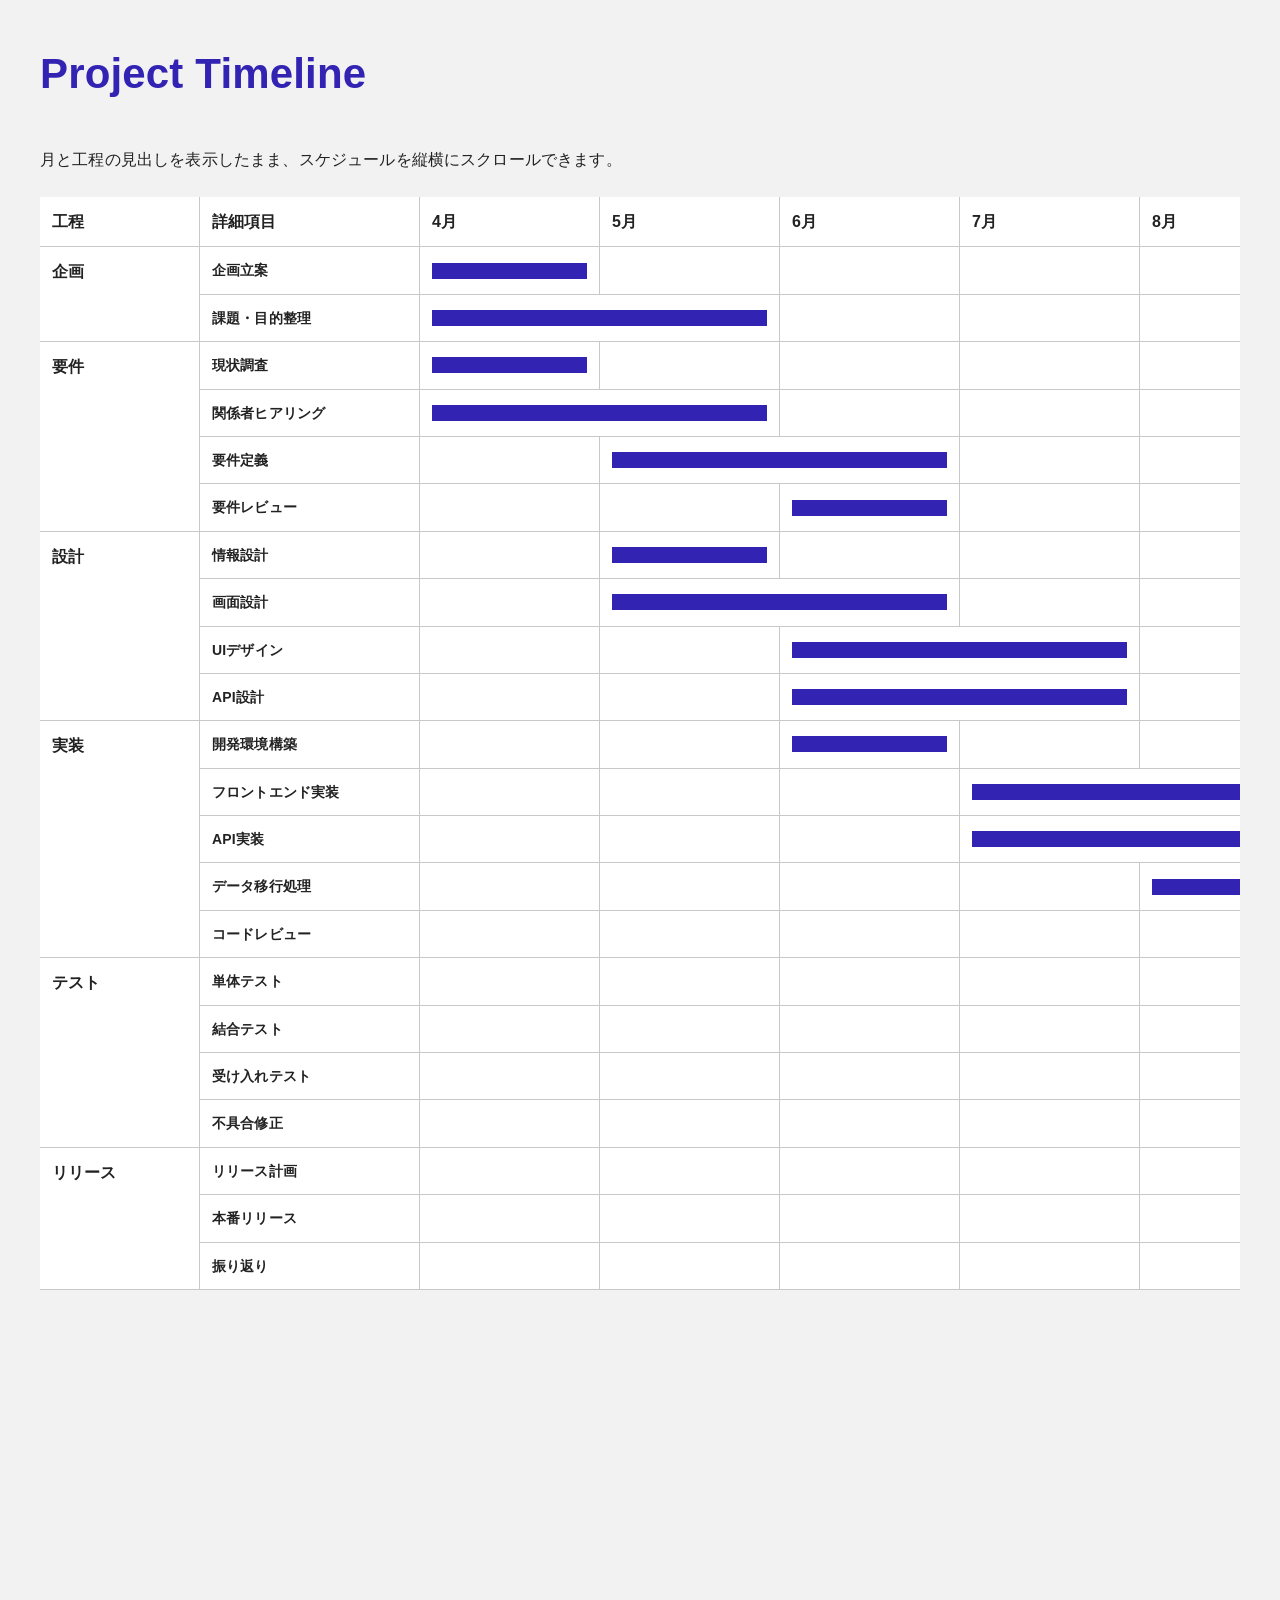
==== commit e33501fb: "デモ 01 更新" ====
--- a/01/index.html
+++ b/01/index.html
@@ -3,63 +3,63 @@
   <head>
     <meta charset="UTF-8" />
     <meta name="viewport" content="width=device-width, initial-scale=1" />
-    <title>縦横にスクロールする工程表</title>
+    <title>demo - Project Timeline</title>
     <link rel="stylesheet" href="../common/css/base.css" />
     <link rel="stylesheet" href="css/style.css" />
   </head>
   <body>
     <main>
-      <h1>プロジェクト工程表</h1>
-      <p class="lead-text">月見出しと工程名を固定し、影を付けます。</p>
+      <h1>Project Timeline</h1>
+      <p class="lead-text">月と工程の見出しを表示したまま、スケジュールを縦横にスクロールできます。</p>
 
       <div class="table-scroll">
         <table>
           <thead>
             <tr>
-              <th scope="col"><span>工程</span></th>
-              <th scope="col"><span>詳細項目</span></th>
-              <th scope="col"><span>4月</span></th>
-              <th scope="col"><span>5月</span></th>
-              <th scope="col"><span>6月</span></th>
-              <th scope="col"><span>7月</span></th>
-              <th scope="col"><span>8月</span></th>
-              <th scope="col"><span>9月</span></th>
-              <th scope="col"><span>10月</span></th>
+              <th scope="col">工程</th>
+              <th scope="col">詳細項目</th>
+              <th scope="col">4月</th>
+              <th scope="col">5月</th>
+              <th scope="col">6月</th>
+              <th scope="col">7月</th>
+              <th scope="col">8月</th>
+              <th scope="col">9月</th>
+              <th scope="col">10月</th>
             </tr>
           </thead>
           <tbody>
             <tr>
-              <th scope="rowgroup" rowspan="2"><span>企画</span></th>
-              <th scope="row"><span>企画立案</span></th>
+              <th scope="rowgroup" rowspan="2">企画</th>
+              <th scope="row">企画立案</th>
               <td><span class="bar"></span></td>
               <td></td><td></td><td></td><td></td><td></td><td></td>
             </tr>
             <tr>
-              <th scope="row"><span>課題・目的整理</span></th>
+              <th scope="row">課題・目的整理</th>
               <td colspan="2"><span class="bar"></span></td>
               <td></td><td></td><td></td><td></td><td></td>
             </tr>
           </tbody>
           <tbody>
             <tr>
-              <th scope="rowgroup" rowspan="4"><span>要件</span></th>
-              <th scope="row"><span>現状調査</span></th>
+              <th scope="rowgroup" rowspan="4">要件</th>
+              <th scope="row">現状調査</th>
               <td><span class="bar"></span></td>
               <td></td><td></td><td></td><td></td><td></td><td></td>
             </tr>
             <tr>
-              <th scope="row"><span>関係者ヒアリング</span></th>
+              <th scope="row">関係者ヒアリング</th>
               <td colspan="2"><span class="bar"></span></td>
               <td></td><td></td><td></td><td></td><td></td>
             </tr>
             <tr>
-              <th scope="row"><span>要件定義</span></th>
+              <th scope="row">要件定義</th>
               <td></td>
               <td colspan="2"><span class="bar"></span></td>
               <td></td><td></td><td></td><td></td>
             </tr>
             <tr>
-              <th scope="row"><span>要件レビュー</span></th>
+              <th scope="row">要件レビュー</th>
               <td></td><td></td>
               <td><span class="bar"></span></td>
               <td></td><td></td><td></td><td></td>
@@ -67,26 +67,26 @@
           </tbody>
           <tbody>
             <tr>
-              <th scope="rowgroup" rowspan="4"><span>設計</span></th>
-              <th scope="row"><span>情報設計</span></th>
+              <th scope="rowgroup" rowspan="4">設計</th>
+              <th scope="row">情報設計</th>
               <td></td>
               <td><span class="bar"></span></td>
               <td></td><td></td><td></td><td></td><td></td>
             </tr>
             <tr>
-              <th scope="row"><span>画面設計</span></th>
+              <th scope="row">画面設計</th>
               <td></td>
               <td colspan="2"><span class="bar"></span></td>
               <td></td><td></td><td></td><td></td>
             </tr>
             <tr>
-              <th scope="row"><span>UIデザイン</span></th>
+              <th scope="row">UIデザイン</th>
               <td></td><td></td>
               <td colspan="2"><span class="bar"></span></td>
               <td></td><td></td><td></td>
             </tr>
             <tr>
-              <th scope="row"><span>API設計</span></th>
+              <th scope="row">API設計</th>
               <td></td><td></td>
               <td colspan="2"><span class="bar"></span></td>
               <td></td><td></td><td></td>
@@ -94,32 +94,32 @@
           </tbody>
           <tbody>
             <tr>
-              <th scope="rowgroup" rowspan="5"><span>実装</span></th>
-              <th scope="row"><span>開発環境構築</span></th>
+              <th scope="rowgroup" rowspan="5">実装</th>
+              <th scope="row">開発環境構築</th>
               <td></td><td></td>
               <td><span class="bar"></span></td>
               <td></td><td></td><td></td><td></td>
             </tr>
             <tr>
-              <th scope="row"><span>フロントエンド実装</span></th>
+              <th scope="row">フロントエンド実装</th>
               <td></td><td></td><td></td>
               <td colspan="2"><span class="bar"></span></td>
               <td></td><td></td>
             </tr>
             <tr>
-              <th scope="row"><span>API実装</span></th>
+              <th scope="row">API実装</th>
               <td></td><td></td><td></td>
               <td colspan="3"><span class="bar"></span></td>
               <td></td>
             </tr>
             <tr>
-              <th scope="row"><span>データ移行処理</span></th>
+              <th scope="row">データ移行処理</th>
               <td></td><td></td><td></td><td></td>
               <td colspan="2"><span class="bar"></span></td>
               <td></td>
             </tr>
             <tr>
-              <th scope="row"><span>コードレビュー</span></th>
+              <th scope="row">コードレビュー</th>
               <td></td><td></td><td></td><td></td><td></td>
               <td><span class="bar"></span></td>
               <td></td>
@@ -127,42 +127,42 @@
           </tbody>
           <tbody>
             <tr>
-              <th scope="rowgroup" rowspan="4"><span>テスト</span></th>
-              <th scope="row"><span>単体テスト</span></th>
+              <th scope="rowgroup" rowspan="4">テスト</th>
+              <th scope="row">単体テスト</th>
               <td></td><td></td><td></td><td></td><td></td>
               <td><span class="bar"></span></td>
               <td></td>
             </tr>
             <tr>
-              <th scope="row"><span>結合テスト</span></th>
+              <th scope="row">結合テスト</th>
               <td></td><td></td><td></td><td></td><td></td>
               <td colspan="2"><span class="bar"></span></td>
             </tr>
             <tr>
-              <th scope="row"><span>受け入れテスト</span></th>
+              <th scope="row">受け入れテスト</th>
               <td></td><td></td><td></td><td></td><td></td><td></td>
               <td><span class="bar"></span></td>
             </tr>
             <tr>
-              <th scope="row"><span>不具合修正</span></th>
+              <th scope="row">不具合修正</th>
               <td></td><td></td><td></td><td></td><td></td><td></td>
               <td><span class="bar"></span></td>
             </tr>
           </tbody>
           <tbody>
             <tr>
-              <th scope="rowgroup" rowspan="3"><span>リリース</span></th>
-              <th scope="row"><span>リリース計画</span></th>
+              <th scope="rowgroup" rowspan="3">リリース</th>
+              <th scope="row">リリース計画</th>
               <td></td><td></td><td></td><td></td><td></td>
               <td colspan="2"><span class="bar"></span></td>
             </tr>
             <tr>
-              <th scope="row"><span>本番リリース</span></th>
+              <th scope="row">本番リリース</th>
               <td></td><td></td><td></td><td></td><td></td><td></td>
               <td><span class="bar"></span></td>
             </tr>
             <tr>
-              <th scope="row"><span>振り返り</span></th>
+              <th scope="row">振り返り</th>
               <td></td><td></td><td></td><td></td><td></td><td></td>
               <td><span class="bar"></span></td>
             </tr>
--- a/01/css/style.css
+++ b/01/css/style.css
@@ -35,16 +35,6 @@
       }
 
       th {
-        padding: 0;
-
-        > span {
-          --shadow-top: 0 0 0 transparent;
-          --shadow-edge: 0 0 0 transparent;
-          display: block;
-          padding: 12px;
-          box-shadow: var(--shadow-top), var(--shadow-edge);
-        }
-
         &:first-child {
           width: 160px;
         }
@@ -60,19 +50,15 @@
           position: sticky;
           top: 0;
           z-index: 2;
-          container-type: scroll-state;
-          container-name: sticky-top;
 
           &:first-child {
             left: 0;
             z-index: 5;
-            container-name: sticky-top sticky-left;
           }
 
           &:nth-child(2) {
             left: 160px;
             z-index: 4;
-            container-name: sticky-top sticky-left;
           }
         }
       }
@@ -83,8 +69,6 @@
           position: sticky;
           left: 0;
           z-index: 2;
-          container-type: scroll-state;
-          container-name: sticky-left;
           vertical-align: top;
         }
 
@@ -93,13 +77,7 @@
           position: sticky;
           left: 160px; /* 1セル分右で固定させる */
           z-index: 1;
-          container-type: scroll-state;
-          container-name: sticky-left;
-
-          > span {
-            font-size: 14px;
-            clip-path: inset(0 -12px 0 0);
-          }
+          font-size: 14px;
         }
 
         tr:hover {
@@ -119,21 +97,6 @@
         height: 16px;
         background: var(--color-heading);
       }
-
-      /* 上部に固定されたら下に影を表示 */
-      @container sticky-top scroll-state(stuck: top) {
-        thead th > span {
-          --shadow-top: 0 6px 6px #0004;
-        }
-      }
-
-      /* 左側に固定されたら右に影を表示 */
-      @container sticky-left scroll-state(stuck: left) {
-        thead th:nth-child(2) > span,
-        tbody th[scope="row"] > span {
-          --shadow-edge: 6px 0 6px #0004;
-        }
-      }
     }
   }
 }
